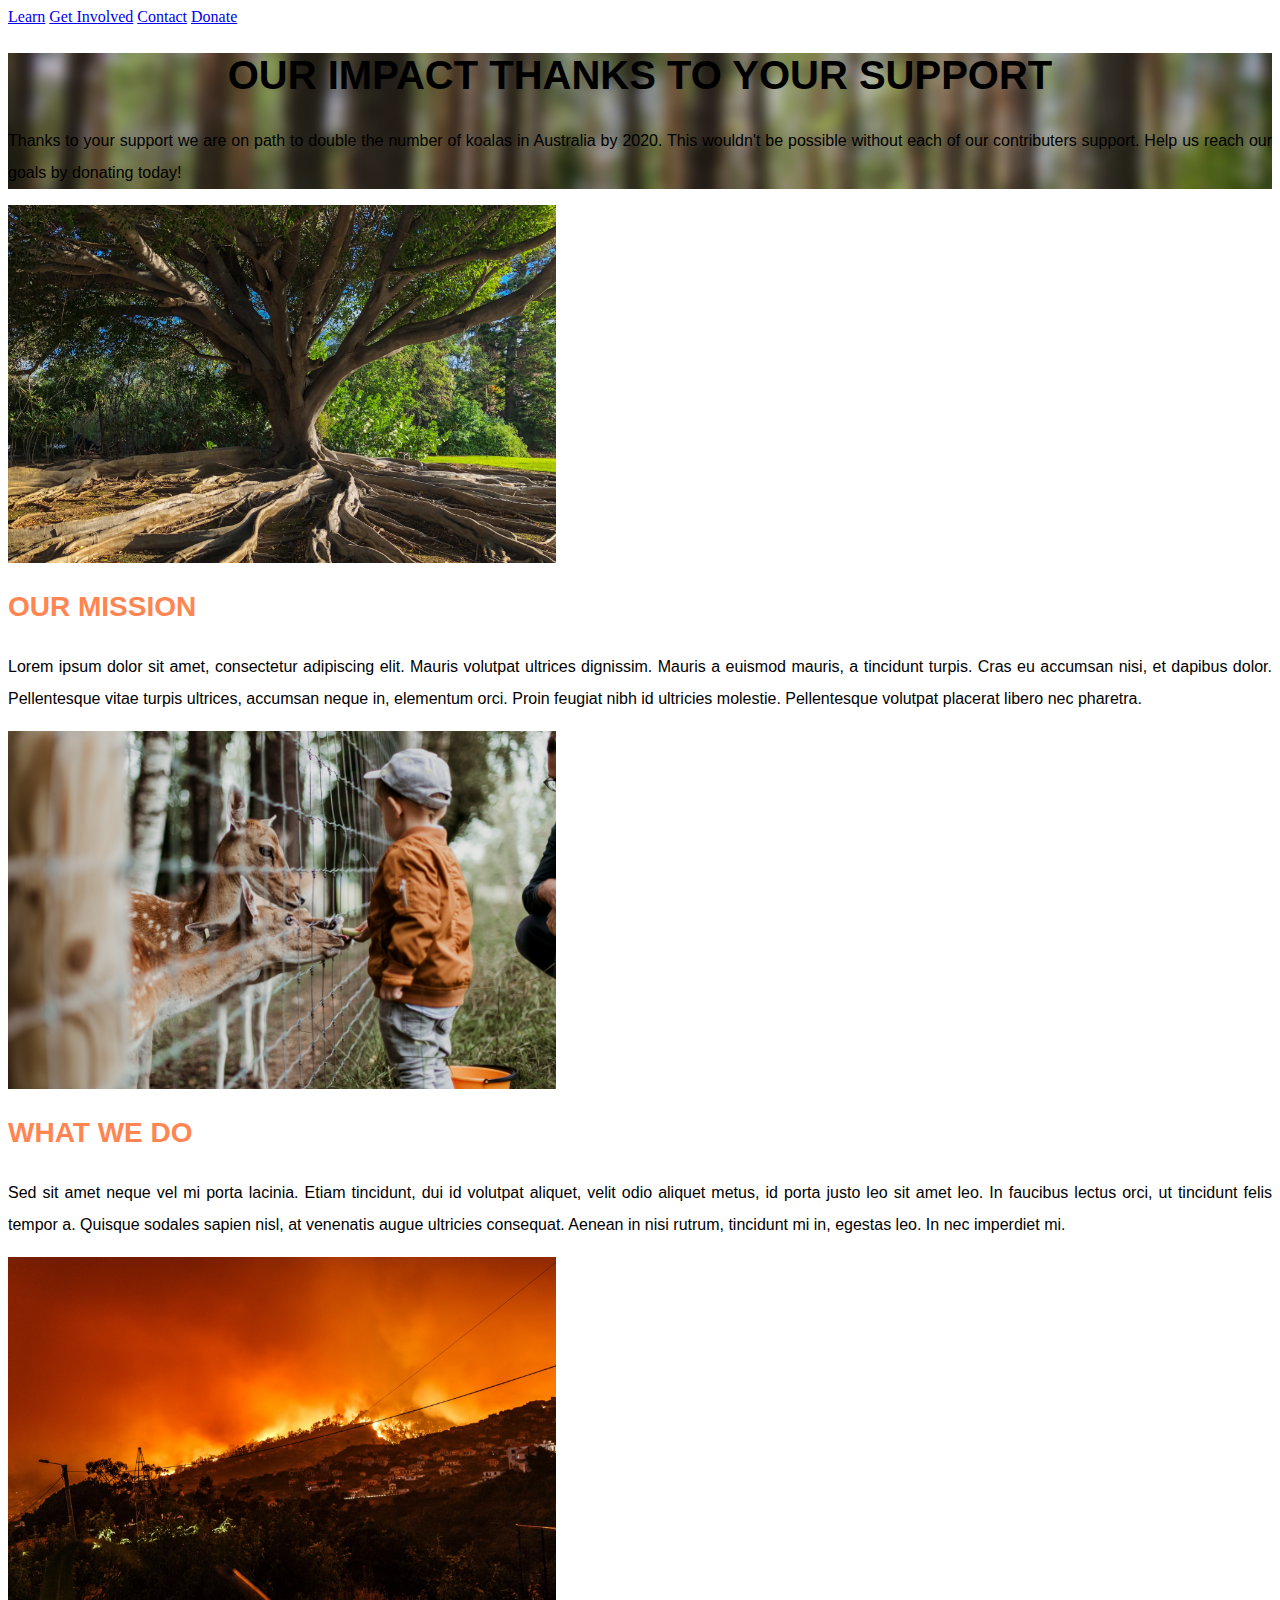
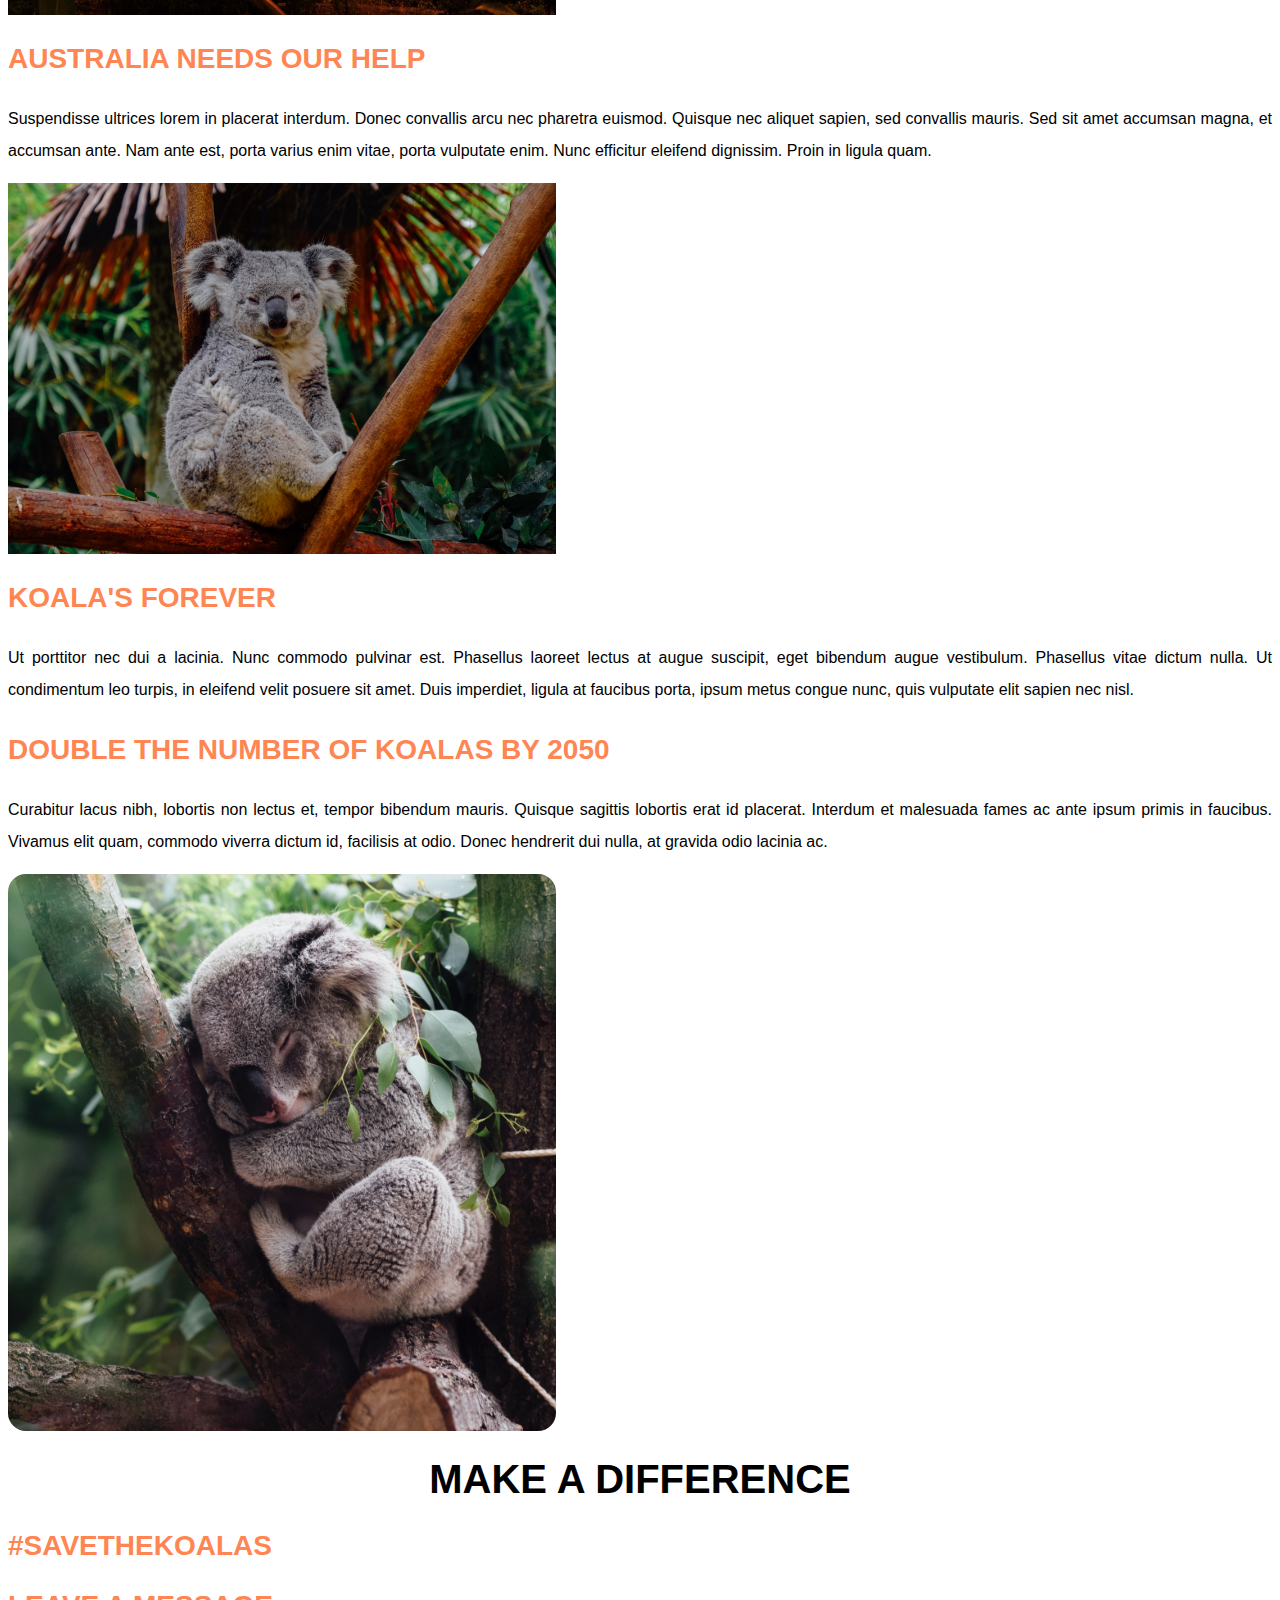
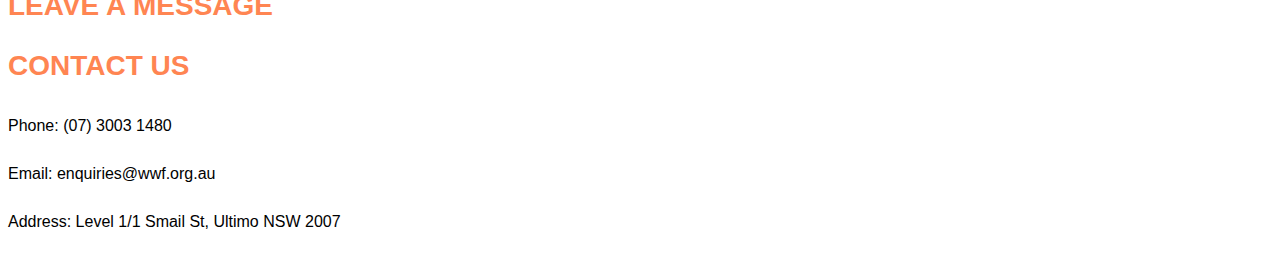
==== index.html @ 62a1b5aa "Initial commit" ====
<!DOCTYPE html>
<html>
  <head>
    <meta charset="utf-8">
    <meta name="viewport" content="width=device-width">
    <title>WWF Australia - Home</title>
    <link rel="shortcut icon" href="favicon.jpg" />
    <link href="style.css" rel="stylesheet" type="text/css" />
    
  </head>
  <body>
    <script src="script.js"></script>
    <!----------->
    <!--NAV BAR-->
    <!----------->
    <nav>
      <a href="#">Learn</a>
      <a href="#">Get Involved</a>
      <a href="#">Contact</a>
      <a href="#">Donate</a>
    </nav>

    <!----------------->
    <!--HEADING COVER-->
    <!----------------->
    <header class = "impact" style="background-image: url('img_cover.png');>
      <div class="container">
        <h1>OUR IMPACT THANKS TO YOUR SUPPORT</h1>
        <p>Thanks to your support we are on path to double the number of koalas in Australia by 2020. This wouldn't be possible without each of our contributers support. Help us reach our goals by donating today!</p>
      </div>
    </header>
    
    <!--------------------->
    <!--INFORMATION BLOCK-->
    <!--------------------->
    <main>
    <article class = "img_right">
      <img src="img_body1.png" alt="Photo of Giant Tree">
    </article>
    <article class = "body_left">
      <h3>OUR MISSION</h3>
      <p>Lorem ipsum dolor sit amet, consectetur adipiscing elit. Mauris volutpat ultrices dignissim. Mauris a euismod mauris, a tincidunt turpis. Cras eu accumsan nisi, et dapibus dolor. Pellentesque vitae turpis ultrices, accumsan neque in, elementum orci. Proin feugiat nibh id ultricies molestie. Pellentesque volutpat placerat libero nec pharetra. </p>
    </article>

    <article class = "img_left"> 
      <img src="img_body2.png" alt="Photo of boy feeding animals">
    </article>
    <article class = "body_right">
      <h3>WHAT WE DO</h3>
      <p>Sed sit amet neque vel mi porta lacinia. Etiam tincidunt, dui id volutpat aliquet, velit odio aliquet metus, id porta justo leo sit amet leo. In faucibus lectus orci, ut tincidunt felis tempor a. Quisque sodales sapien nisl, at venenatis augue ultricies consequat. Aenean in nisi rutrum, tincidunt mi in, egestas leo. In nec imperdiet mi.</p>
    </article>
    
    <article class = "img_right"> 
      <img src="img_body3.png" alt="Photo of Bushfire">
    </article>
    <article class="body_left">
      <h3>AUSTRALIA NEEDS OUR HELP</h3>
      <p>Suspendisse ultrices lorem in placerat interdum. Donec convallis arcu nec pharetra euismod. Quisque nec aliquet sapien, sed convallis mauris. Sed sit amet accumsan magna, et accumsan ante. Nam ante est, porta varius enim vitae, porta vulputate enim. Nunc efficitur eleifend dignissim. Proin in ligula quam. </p>
    </article>

    <article class = "img_left">
      <img src="img_body4.png" alt="Photo of Koala Posing">
    </article>
    <article class = "body_right">
      <h3>KOALA'S FOREVER</h3>
      <p>Ut porttitor nec dui a lacinia. Nunc commodo pulvinar est. Phasellus laoreet lectus at augue suscipit, eget bibendum augue vestibulum. Phasellus vitae dictum nulla. Ut condimentum leo turpis, in eleifend velit posuere sit amet. Duis imperdiet, ligula at faucibus porta, ipsum metus congue nunc, quis vulputate elit sapien nec nisl.</p>
    </article>
    <article class = "body_left">
      <!-- <img src="img_body5.png" alt="Photo of Koala Stats"> -->
      <h3>DOUBLE THE NUMBER OF KOALAS BY 2050</h3>
      <p>Curabitur lacus nibh, lobortis non lectus et, tempor bibendum mauris. Quisque sagittis lobortis erat id placerat. Interdum et malesuada fames ac ante ipsum primis in faucibus. Vivamus elit quam, commodo viverra dictum id, facilisis at odio. Donec hendrerit dui nulla, at gravida odio lacinia ac. </p>
    </article>
    </section>
    </main>
    
    <!------------------>
    <!--CTA - DONATION-->
    <!------------------>
    <img src="img_CTA.png" alt="Photo of Koala Sleeping">
    <h1>MAKE A DIFFERENCE</h1>
    <h3>#SAVETHEKOALAS</h3>
      <!--PAYMENT BUTTONS-->
      <!--Email Input-->
      <!--Donate Button-->
    <!---------------->
    <!--CONTACT FORM-->
    <!---------------->
    <!---------------->
    <!--GET IN TOUCH-->
    <!---------------->
    <h3>LEAVE A MESSAGE</h3>
    <h3>CONTACT US</h3>
    <p>Phone: (07) 3003 1480</p>
    <p>Email: enquiries@wwf.org.au </p>
    <p>Address: Level 1/1 Smail St, Ultimo NSW 2007</p>
    <!-------------->
    <!--BOTTOM BAR-->
    <!-------------->
  </body>
</html>
---- style.css ----
h1 {
  text-align: center;
  font-family: OpenSans-Bold, Arial, Helvetica, sans-serif;
  src: url(https://repl.it/@ShantanuHalder/shal4701DECO1016A5#OpenSans-Bold.ttf);
  font-size: clamp(1.5rem, 4vw + 1rem, 2.5rem);
  text-transform: uppercase;
}

h3 {
  font-family: OpenSans-Bold, Arial, Helvetica, sans-serif;
  src: url(https://repl.it/@ShantanuHalder/shal4701DECO1016A5#OpenSans-Bold.ttf);
  font-size: clamp(0.75rem, 4vw + 1rem, 1.75rem);
  text-transform: uppercase;
  color: #FF8552;
}

p {
  font-family: OpenSans-Regular, Arial, Helvetica, sans-serif;
  src: url(https://repl.it/@ShantanuHalder/shal4701DECO1016A5#OpenSans-Regular.ttf);
  line-height: 2;
  text-justify: inner-character;
  text-align: justify;
}

img {
  max-width: 100%;
  display: block;
}

.main {
  width: 70%;
  max-width: 65em;
  margin: 0 auto;
}

.body_left {
  position: relative;
}
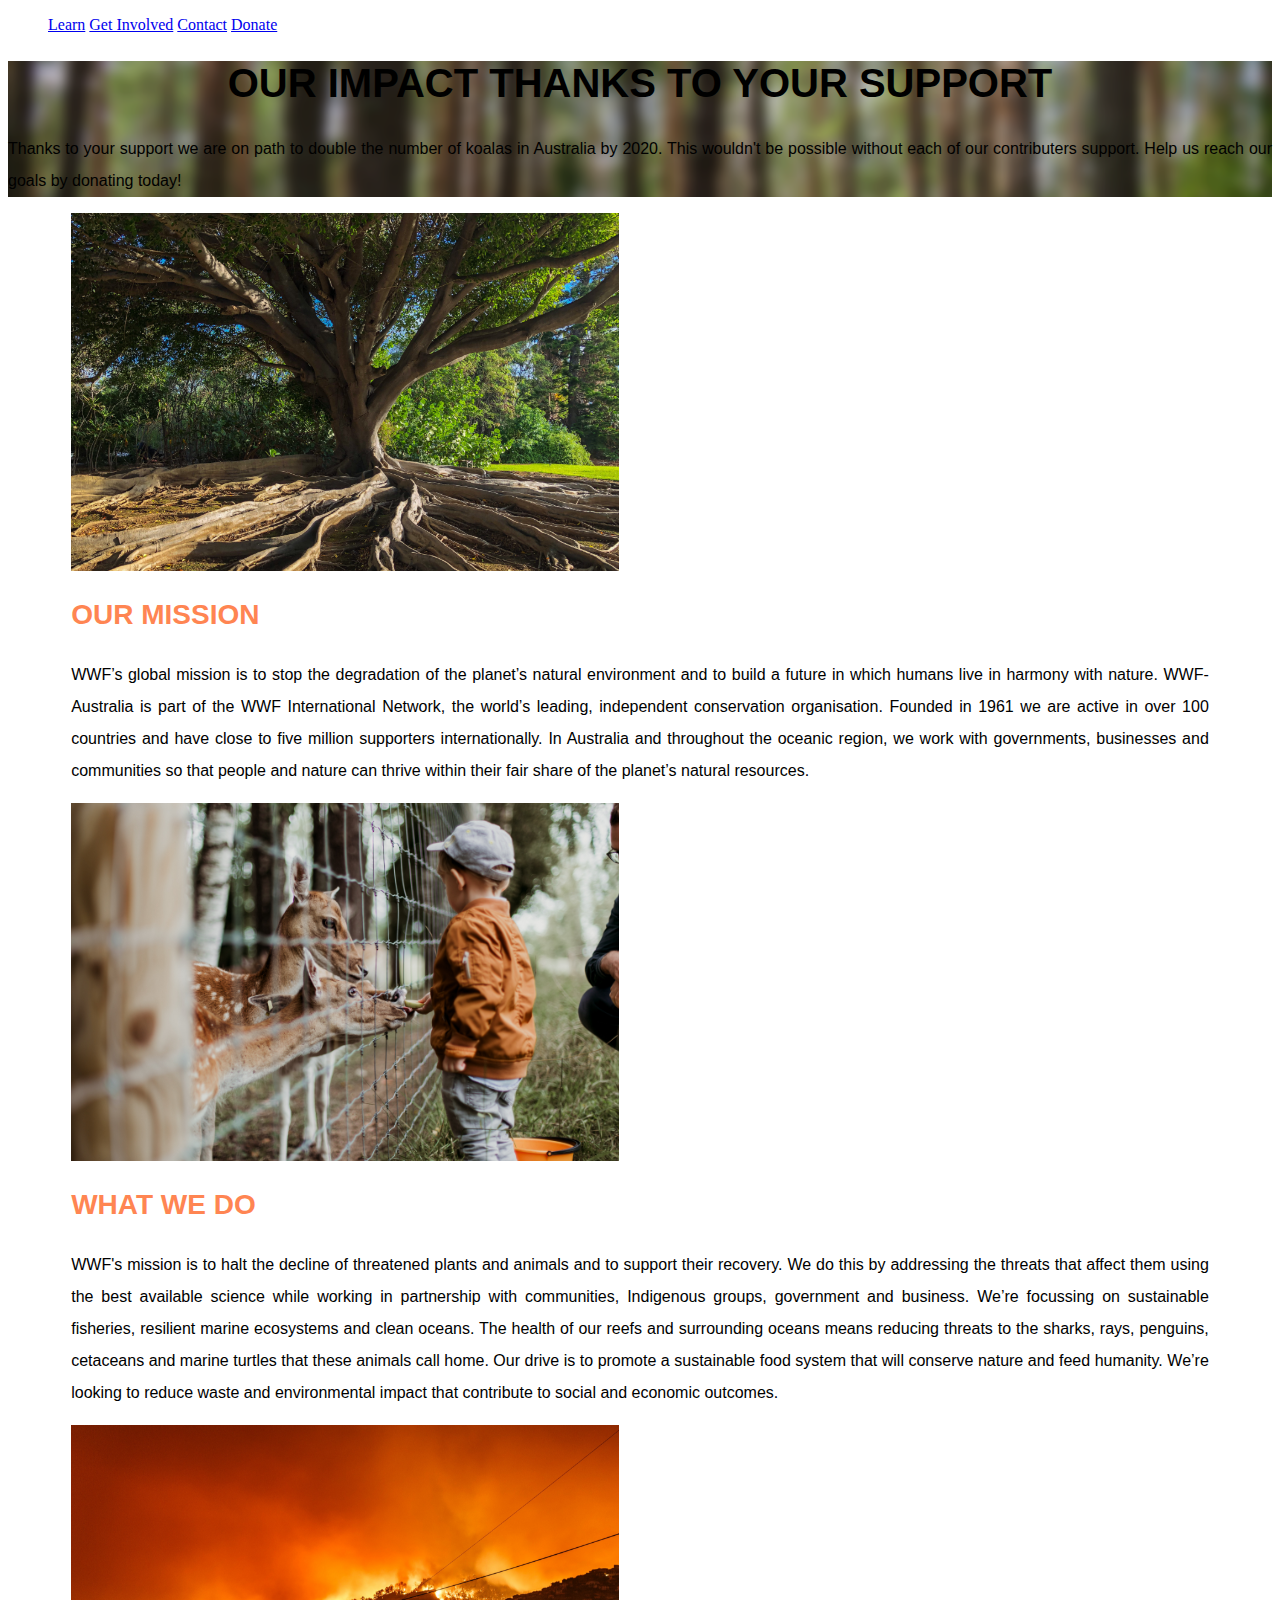
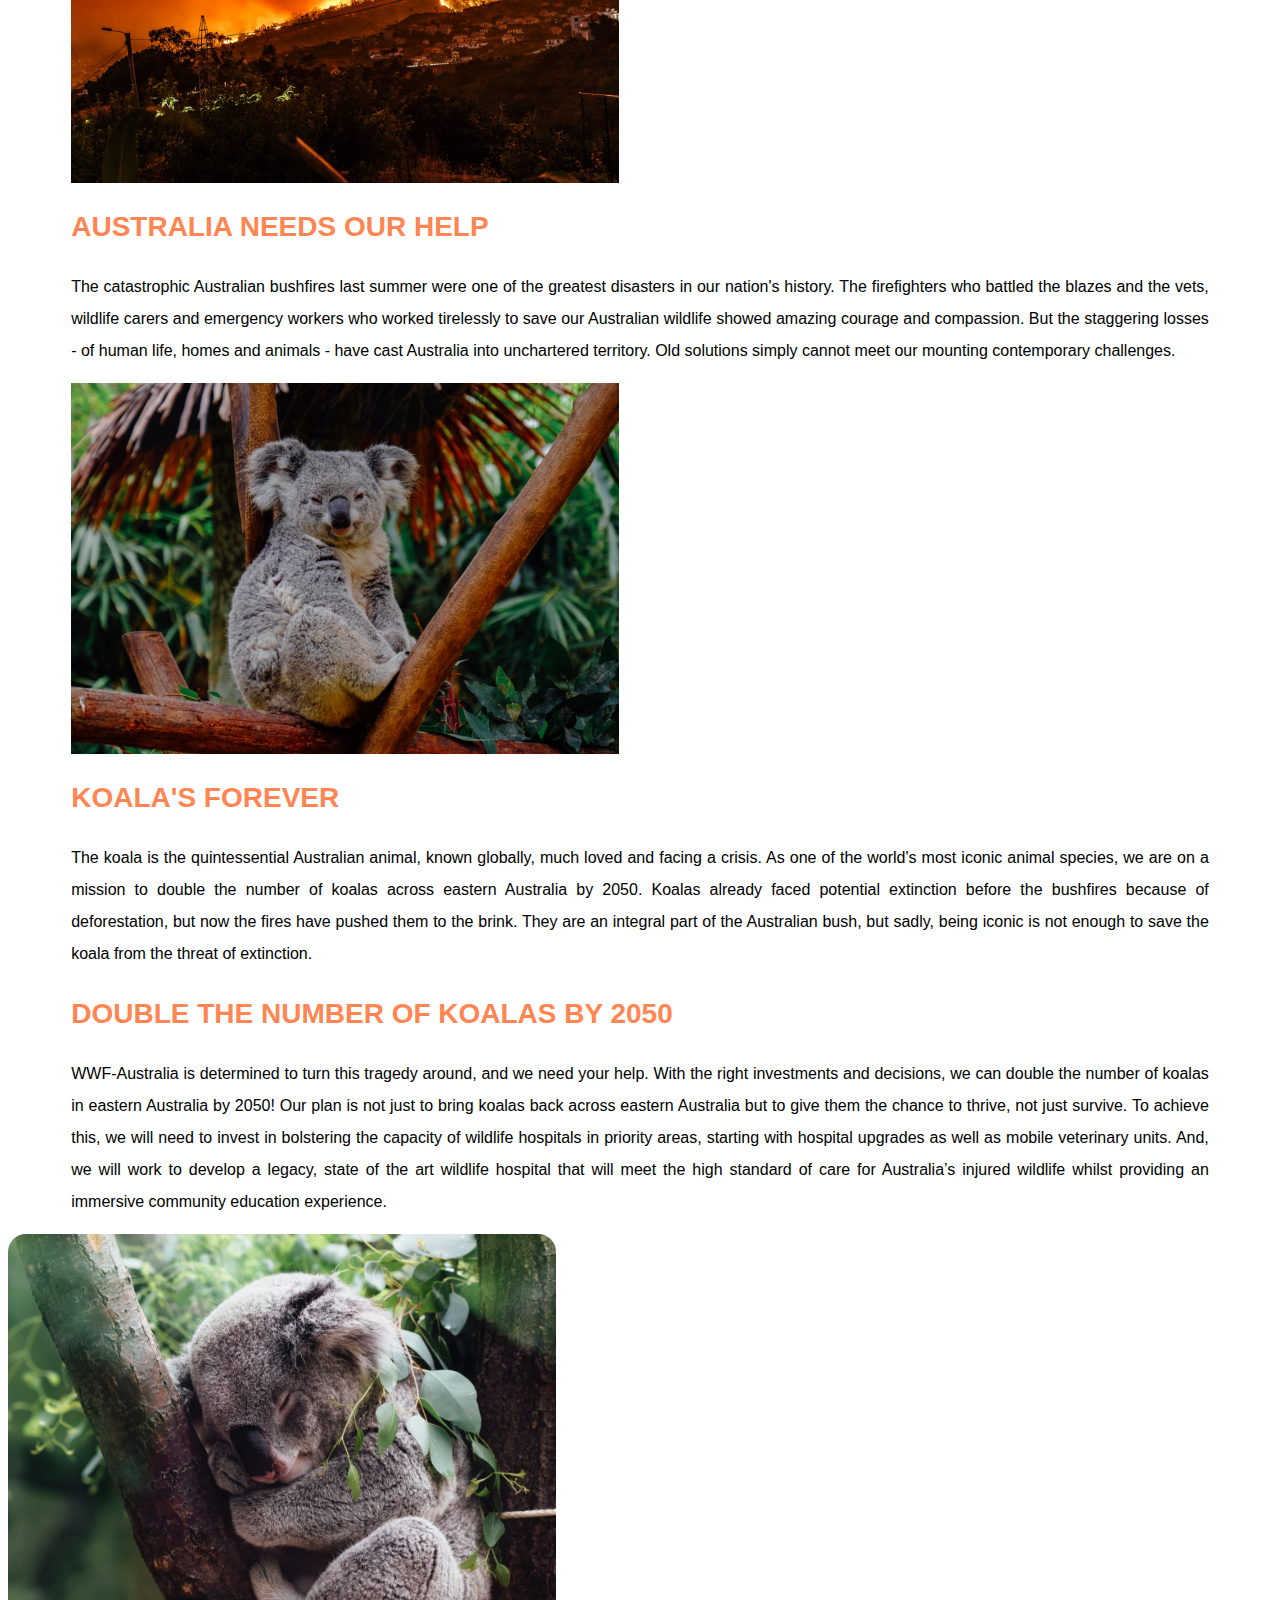
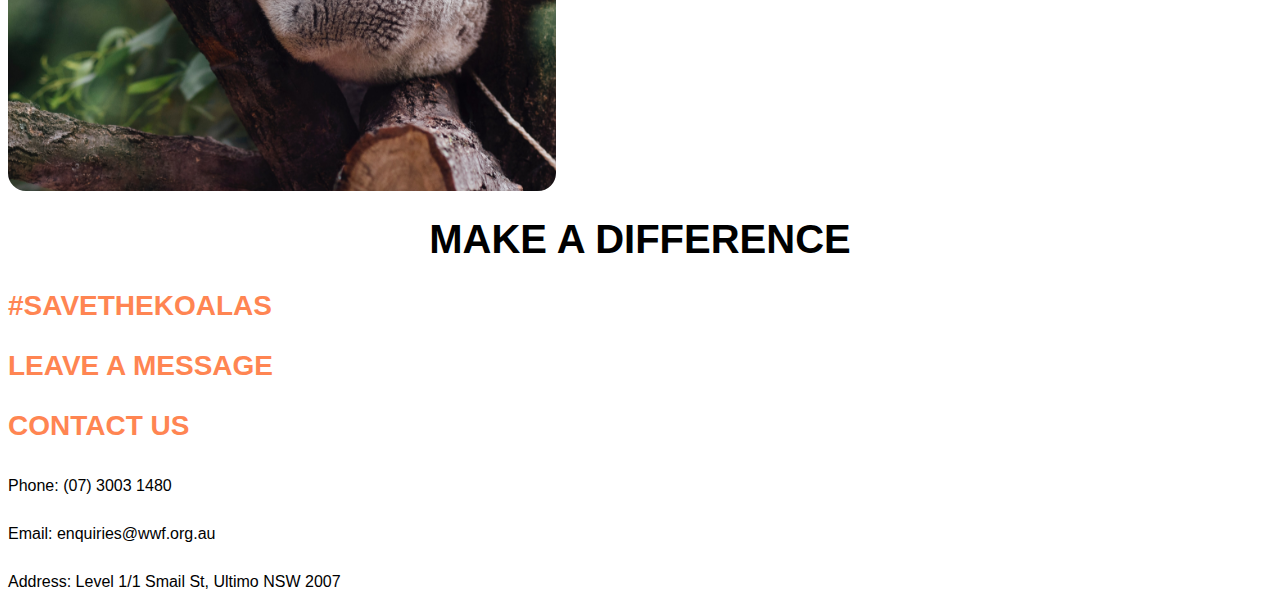
==== commit 6d00ba38: "Organised the structure, experimenting with the composition." ====
--- a/index.html
+++ b/index.html
@@ -14,14 +14,17 @@
     <!--NAV BAR-->
     <!----------->
     <nav>
-      <a href="#">Learn</a>
-      <a href="#">Get Involved</a>
-      <a href="#">Contact</a>
-      <a href="#">Donate</a>
+      <ul>
+        <!-- <a href='#'><img src="favicon.jpg"></a> -->
+        <a href="#">Learn</a>
+        <a href="#">Get Involved</a>
+        <a href="#">Contact</a>
+        <a href="#">Donate</a> 
+      </ul>
     </nav>
 
     <!----------------->
-    <!--HEADING COVER-->
+    <!--HEADING COVER -->
     <!----------------->
     <header class = "impact" style="background-image: url('img_cover.png');>
       <div class="container">
@@ -34,41 +37,45 @@
     <!--INFORMATION BLOCK-->
     <!--------------------->
     <main>
-    <article class = "img_right">
-      <img src="img_body1.png" alt="Photo of Giant Tree">
-    </article>
-    <article class = "body_left">
-      <h3>OUR MISSION</h3>
-      <p>Lorem ipsum dolor sit amet, consectetur adipiscing elit. Mauris volutpat ultrices dignissim. Mauris a euismod mauris, a tincidunt turpis. Cras eu accumsan nisi, et dapibus dolor. Pellentesque vitae turpis ultrices, accumsan neque in, elementum orci. Proin feugiat nibh id ultricies molestie. Pellentesque volutpat placerat libero nec pharetra. </p>
-    </article>
+    <section class="parent">
+      <section class = "child">
+        <img src="images/img_body1.png" alt="Photo of Giant Tree">
+      </seciton>
+      <section class = "child">
+        <h3>OUR MISSION</h3>
+        <p>WWF’s global mission is to stop the degradation of the planet’s natural environment and to build a future in which humans live in harmony with nature. WWF-Australia is part of the WWF International Network, the world’s leading, independent conservation organisation. Founded in 1961 we are active in over 100 countries and have close to five million supporters internationally. In Australia and throughout the oceanic region, we work with governments, businesses and communities so that people and nature can thrive within their fair share of the planet’s natural resources. </p>
+      </section>
+    </section>
 
     <article class = "img_left"> 
-      <img src="img_body2.png" alt="Photo of boy feeding animals">
+      <img src="images/img_body2.png" alt="Photo of boy feeding animals">
     </article>
     <article class = "body_right">
       <h3>WHAT WE DO</h3>
-      <p>Sed sit amet neque vel mi porta lacinia. Etiam tincidunt, dui id volutpat aliquet, velit odio aliquet metus, id porta justo leo sit amet leo. In faucibus lectus orci, ut tincidunt felis tempor a. Quisque sodales sapien nisl, at venenatis augue ultricies consequat. Aenean in nisi rutrum, tincidunt mi in, egestas leo. In nec imperdiet mi.</p>
+      <p>WWF's mission is to halt the decline of threatened plants and animals and to support their recovery. We do this by addressing the threats that affect them using the best available science while working in partnership with communities, Indigenous groups, government and business. We’re focussing on sustainable fisheries, resilient marine ecosystems and clean oceans. The health of our reefs and surrounding oceans means reducing threats to the sharks, rays, penguins, cetaceans and marine turtles that these animals call home. Our drive is to promote a sustainable food system that will conserve nature and feed humanity. We’re looking to reduce waste and environmental impact that contribute to social and economic outcomes.</p>
     </article>
     
     <article class = "img_right"> 
-      <img src="img_body3.png" alt="Photo of Bushfire">
+      <img src="images/img_body3.png" alt="Photo of Bushfire">
     </article>
     <article class="body_left">
       <h3>AUSTRALIA NEEDS OUR HELP</h3>
-      <p>Suspendisse ultrices lorem in placerat interdum. Donec convallis arcu nec pharetra euismod. Quisque nec aliquet sapien, sed convallis mauris. Sed sit amet accumsan magna, et accumsan ante. Nam ante est, porta varius enim vitae, porta vulputate enim. Nunc efficitur eleifend dignissim. Proin in ligula quam. </p>
+      <p>The catastrophic Australian bushfires last summer were one of the greatest disasters in our nation's history. The firefighters who battled the blazes and the vets, wildlife carers and emergency workers who worked tirelessly to save our Australian wildlife showed amazing courage and compassion. But the staggering losses - of human life, homes and animals - have cast Australia into unchartered territory. Old solutions simply cannot meet our mounting contemporary challenges. </p>
     </article>
 
     <article class = "img_left">
-      <img src="img_body4.png" alt="Photo of Koala Posing">
+      <img src="images/img_body4.png" alt="Photo of Koala Posing">
     </article>
     <article class = "body_right">
       <h3>KOALA'S FOREVER</h3>
-      <p>Ut porttitor nec dui a lacinia. Nunc commodo pulvinar est. Phasellus laoreet lectus at augue suscipit, eget bibendum augue vestibulum. Phasellus vitae dictum nulla. Ut condimentum leo turpis, in eleifend velit posuere sit amet. Duis imperdiet, ligula at faucibus porta, ipsum metus congue nunc, quis vulputate elit sapien nec nisl.</p>
+      <p>The koala is the quintessential Australian animal, known globally, much loved and facing a crisis. As one of the world's most iconic animal species, we are on a mission to double the number of koalas across eastern Australia by 2050. Koalas already faced potential extinction before the bushfires because of deforestation, but now the fires have pushed them to the brink. They are an integral part of the Australian bush, but sadly, being iconic is not enough to save the koala from the threat of extinction.
+</p>
     </article>
     <article class = "body_left">
       <!-- <img src="img_body5.png" alt="Photo of Koala Stats"> -->
       <h3>DOUBLE THE NUMBER OF KOALAS BY 2050</h3>
-      <p>Curabitur lacus nibh, lobortis non lectus et, tempor bibendum mauris. Quisque sagittis lobortis erat id placerat. Interdum et malesuada fames ac ante ipsum primis in faucibus. Vivamus elit quam, commodo viverra dictum id, facilisis at odio. Donec hendrerit dui nulla, at gravida odio lacinia ac. </p>
+      <p>WWF-Australia is determined to turn this tragedy around, and we need your help. With the right investments and decisions, we can double the number of koalas in eastern Australia by 2050! Our plan is not just to bring koalas back across eastern Australia but to give them the chance to thrive, not just survive. To achieve this, we will need to invest in bolstering the capacity of wildlife hospitals in priority areas, starting with hospital upgrades as well as mobile veterinary units. And, we will work to develop a legacy, state of the art wildlife hospital that will meet the high standard of care for Australia’s injured wildlife whilst providing an immersive community education experience.
+      </p>
     </article>
     </section>
     </main>
@@ -76,7 +83,7 @@
     <!------------------>
     <!--CTA - DONATION-->
     <!------------------>
-    <img src="img_CTA.png" alt="Photo of Koala Sleeping">
+    <img src="images/img_CTA.png" alt="Photo of Koala Sleeping">
     <h1>MAKE A DIFFERENCE</h1>
     <h3>#SAVETHEKOALAS</h3>
       <!--PAYMENT BUTTONS-->
--- a/style.css
+++ b/style.css
@@ -1,3 +1,4 @@
+/* TEXT */
 h1 {
   text-align: center;
   font-family: OpenSans-Bold, Arial, Helvetica, sans-serif;
@@ -22,15 +23,21 @@
   text-align: justify;
 }
 
+/* IMAGE */
 img {
   max-width: 100%;
   display: block;
 }
 
-.main {
-  width: 70%;
-  max-width: 65em;
-  margin: 0 auto;
+/* .img_left, .img_right {
+ width: clamp(275px, 2.5vw, 551px);
+ height: clamp(180px, 2.5vw, 360px);
+} */
+
+/* CONTENT */
+main {
+  margin-left: clamp(5%, 1vw, 15%);
+  margin-right: clamp(5%, 1vw, 15%);
 }
 
 .body_left {
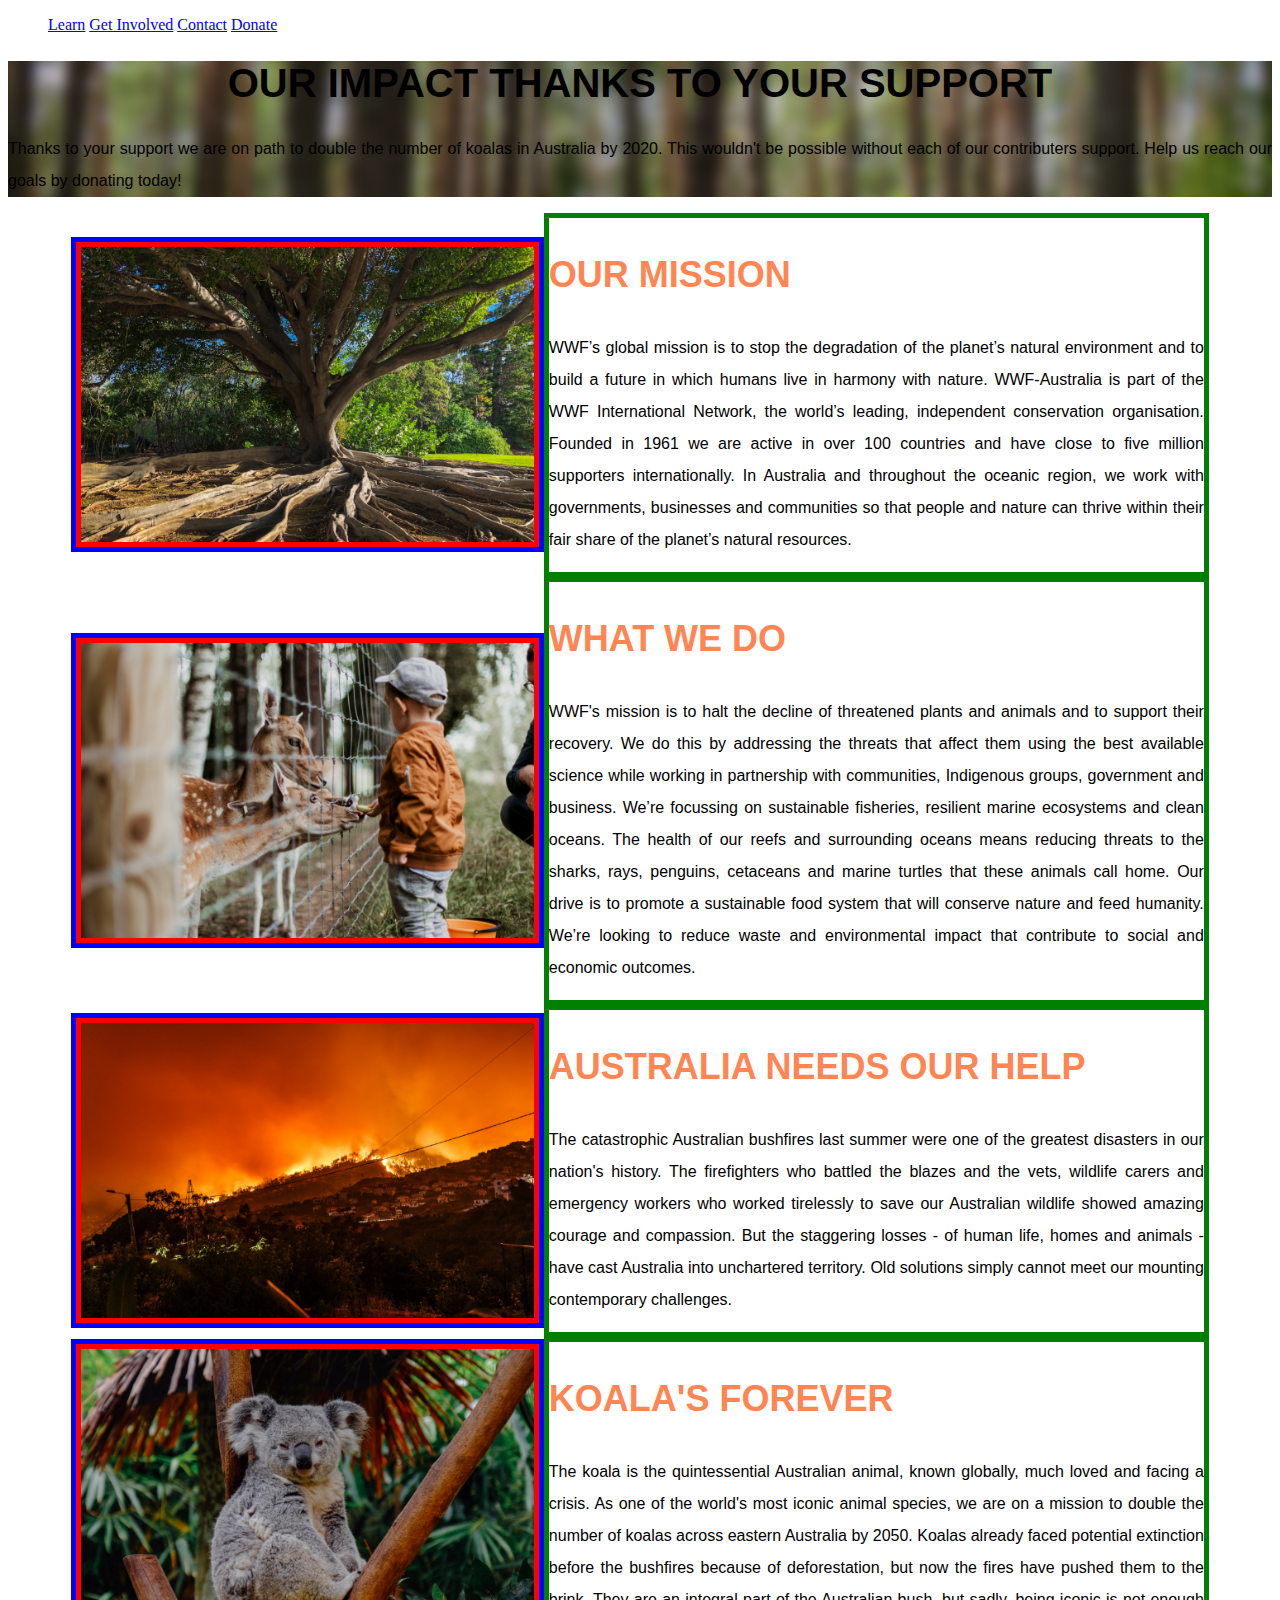
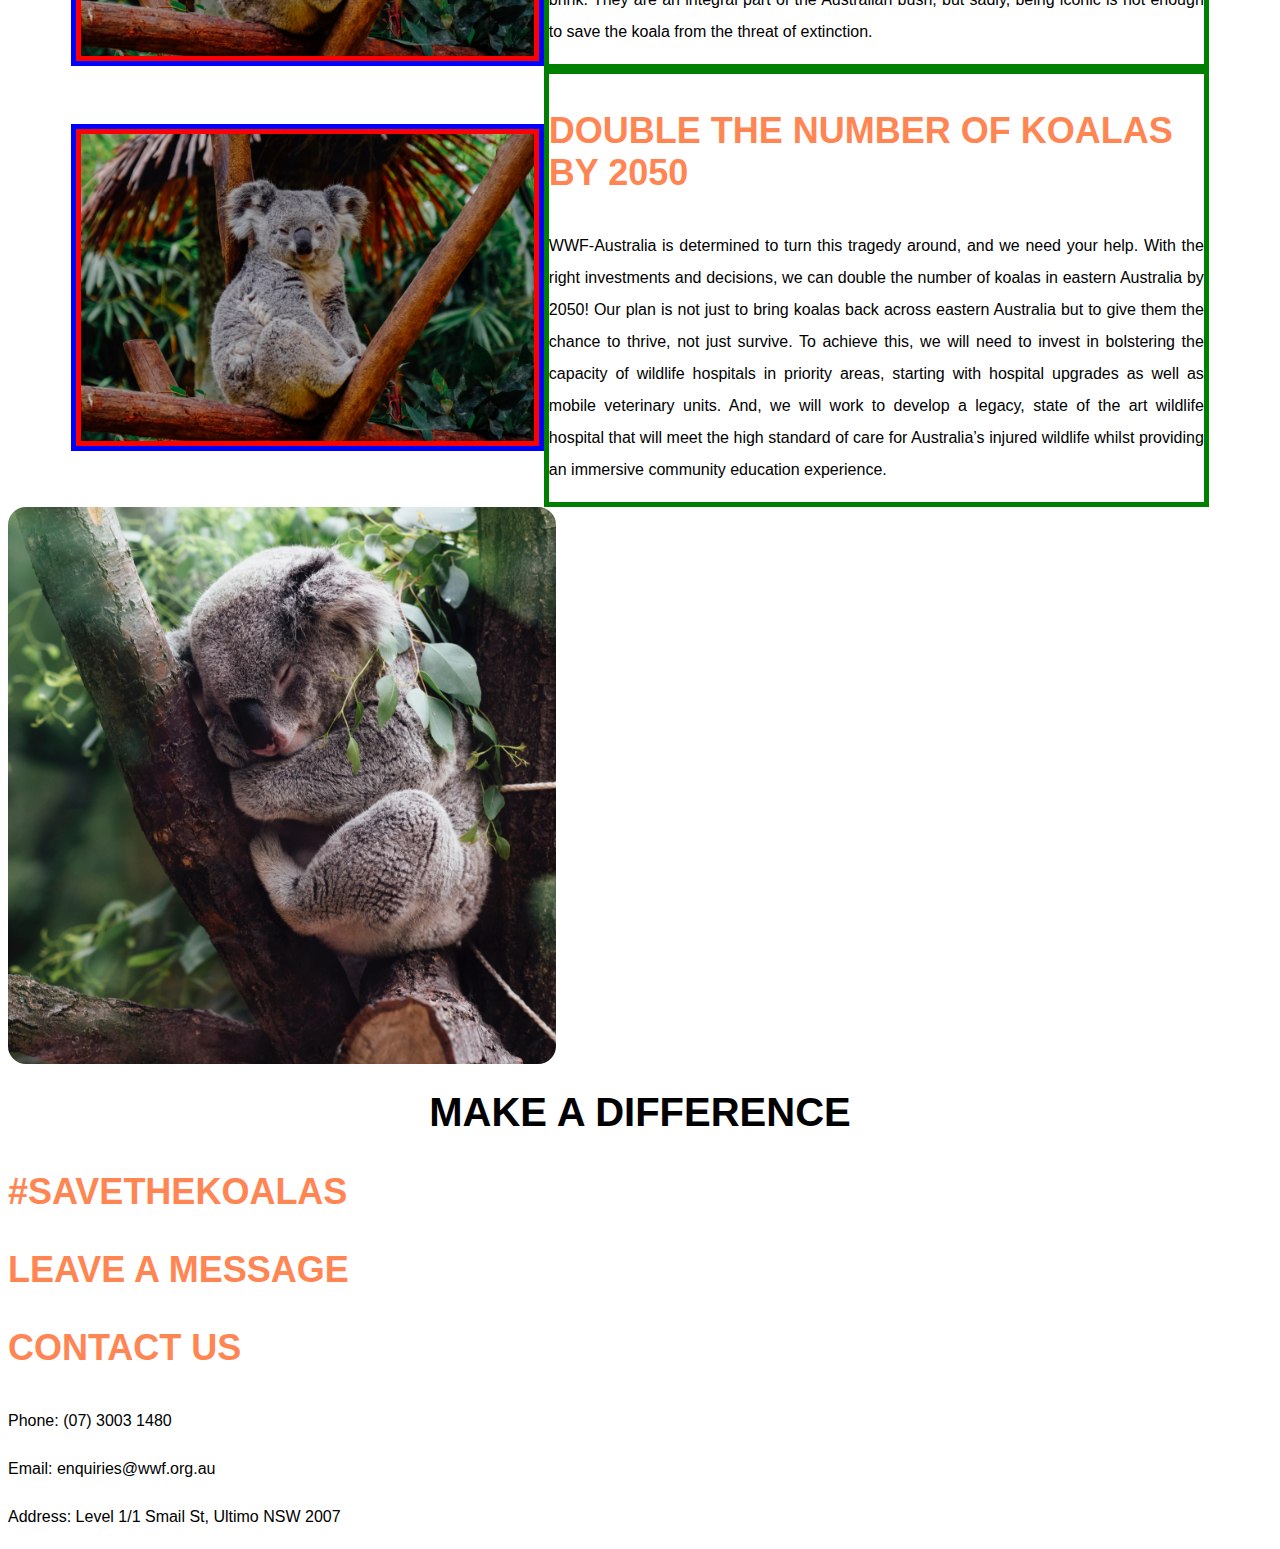
==== commit 51d58149: "Added flexbox to the content. Information section is now responsive." ====
--- a/index.html
+++ b/index.html
@@ -22,7 +22,6 @@
         <a href="#">Donate</a> 
       </ul>
     </nav>
-
     <!----------------->
     <!--HEADING COVER -->
     <!----------------->
@@ -37,46 +36,58 @@
     <!--INFORMATION BLOCK-->
     <!--------------------->
     <main>
-    <section class="parent">
-      <section class = "child">
+    
+    <!-- SECTION: OUR MISSION -->
+    <section class="block1_parent">
+      <section class="block1_child itemImg">
         <img src="images/img_body1.png" alt="Photo of Giant Tree">
-      </seciton>
-      <section class = "child">
+      </section>
+      <section class ="block1_child itemText">
         <h3>OUR MISSION</h3>
         <p>WWF’s global mission is to stop the degradation of the planet’s natural environment and to build a future in which humans live in harmony with nature. WWF-Australia is part of the WWF International Network, the world’s leading, independent conservation organisation. Founded in 1961 we are active in over 100 countries and have close to five million supporters internationally. In Australia and throughout the oceanic region, we work with governments, businesses and communities so that people and nature can thrive within their fair share of the planet’s natural resources. </p>
       </section>
     </section>
 
-    <article class = "img_left"> 
+  <!-- SECTION: WHAT WE DO -->
+  <section class="block2_parent">
+    <section class="block2_child itemImg"> 
       <img src="images/img_body2.png" alt="Photo of boy feeding animals">
-    </article>
-    <article class = "body_right">
+    </section>
+    <section class="block2_child itemText">
       <h3>WHAT WE DO</h3>
       <p>WWF's mission is to halt the decline of threatened plants and animals and to support their recovery. We do this by addressing the threats that affect them using the best available science while working in partnership with communities, Indigenous groups, government and business. We’re focussing on sustainable fisheries, resilient marine ecosystems and clean oceans. The health of our reefs and surrounding oceans means reducing threats to the sharks, rays, penguins, cetaceans and marine turtles that these animals call home. Our drive is to promote a sustainable food system that will conserve nature and feed humanity. We’re looking to reduce waste and environmental impact that contribute to social and economic outcomes.</p>
-    </article>
-    
-    <article class = "img_right"> 
+    </section>
+  </section>
+  <!-- SECTION: AUSTRALIA NEEDS OUR HELP -->
+  <section class="block3_parent">
+    <section class="block3_child itemImg"> 
       <img src="images/img_body3.png" alt="Photo of Bushfire">
-    </article>
-    <article class="body_left">
+    </section>
+    <section class="block3_child itemText">
       <h3>AUSTRALIA NEEDS OUR HELP</h3>
-      <p>The catastrophic Australian bushfires last summer were one of the greatest disasters in our nation's history. The firefighters who battled the blazes and the vets, wildlife carers and emergency workers who worked tirelessly to save our Australian wildlife showed amazing courage and compassion. But the staggering losses - of human life, homes and animals - have cast Australia into unchartered territory. Old solutions simply cannot meet our mounting contemporary challenges. </p>
-    </article>
-
-    <article class = "img_left">
+      <p>The catastrophic Australian bushfires last summer were one of the greatest disasters in our nation's history. The firefighters who battled the blazes and the vets, wildlife carers and emergency workers who worked tirelessly to save our Australian wildlife showed amazing courage and compassion. But the staggering losses - of human life, homes and animals - have cast Australia into unchartered territory. Old solutions simply cannot meet our mounting contemporary challenges.</p>
+    </section>
+  </section>
+  <!-- SECTION: KOALAS FOREVER -->
+  <section class="block4_parent">
+    <section class="block4_child itemImg">
       <img src="images/img_body4.png" alt="Photo of Koala Posing">
-    </article>
-    <article class = "body_right">
+    </section>
+    <section class="block4_child itemText">
       <h3>KOALA'S FOREVER</h3>
-      <p>The koala is the quintessential Australian animal, known globally, much loved and facing a crisis. As one of the world's most iconic animal species, we are on a mission to double the number of koalas across eastern Australia by 2050. Koalas already faced potential extinction before the bushfires because of deforestation, but now the fires have pushed them to the brink. They are an integral part of the Australian bush, but sadly, being iconic is not enough to save the koala from the threat of extinction.
-</p>
-    </article>
-    <article class = "body_left">
-      <!-- <img src="img_body5.png" alt="Photo of Koala Stats"> -->
+      <p>The koala is the quintessential Australian animal, known globally, much loved and facing a crisis. As one of the world's most iconic animal species, we are on a mission to double the number of koalas across eastern Australia by 2050. Koalas already faced potential extinction before the bushfires because of deforestation, but now the fires have pushed them to the brink. They are an integral part of the Australian bush, but sadly, being iconic is not enough to save the koala from the threat of extinction.</p>
+    </section>
+  </section>
+  <!-- SECTION: DOUBLE THE NUMBER OF KOALAS -->
+  <section class="block5_parent">
+    <section class="block5_child itemImg">
+      <img src="images/img_body4.png" alt="Photo of Koala Stats">
+    </section>
+    <section class="block5_child itemText">
       <h3>DOUBLE THE NUMBER OF KOALAS BY 2050</h3>
       <p>WWF-Australia is determined to turn this tragedy around, and we need your help. With the right investments and decisions, we can double the number of koalas in eastern Australia by 2050! Our plan is not just to bring koalas back across eastern Australia but to give them the chance to thrive, not just survive. To achieve this, we will need to invest in bolstering the capacity of wildlife hospitals in priority areas, starting with hospital upgrades as well as mobile veterinary units. And, we will work to develop a legacy, state of the art wildlife hospital that will meet the high standard of care for Australia’s injured wildlife whilst providing an immersive community education experience.
       </p>
-    </article>
+      </section>
     </section>
     </main>
     
--- a/style.css
+++ b/style.css
@@ -2,22 +2,22 @@
 h1 {
   text-align: center;
   font-family: OpenSans-Bold, Arial, Helvetica, sans-serif;
-  src: url(https://repl.it/@ShantanuHalder/shal4701DECO1016A5#OpenSans-Bold.ttf);
+  src: "fonts/OpenSans-Bold";
   font-size: clamp(1.5rem, 4vw + 1rem, 2.5rem);
   text-transform: uppercase;
 }
 
 h3 {
   font-family: OpenSans-Bold, Arial, Helvetica, sans-serif;
-  src: url(https://repl.it/@ShantanuHalder/shal4701DECO1016A5#OpenSans-Bold.ttf);
-  font-size: clamp(0.75rem, 4vw + 1rem, 1.75rem);
+  src: "fonts/OpenSans-Bold";
+  font-size: clamp(1.25rem, 4vw + 1rem, 2.25rem);
   text-transform: uppercase;
   color: #FF8552;
 }
 
 p {
   font-family: OpenSans-Regular, Arial, Helvetica, sans-serif;
-  src: url(https://repl.it/@ShantanuHalder/shal4701DECO1016A5#OpenSans-Regular.ttf);
+  src: "fonts/OpenSans-Regular";
   line-height: 2;
   text-justify: inner-character;
   text-align: justify;
@@ -29,17 +29,46 @@
   display: block;
 }
 
-/* .img_left, .img_right {
- width: clamp(275px, 2.5vw, 551px);
- height: clamp(180px, 2.5vw, 360px);
-} */
-
 /* CONTENT */
-main {
-  margin-left: clamp(5%, 1vw, 15%);
-  margin-right: clamp(5%, 1vw, 15%);
+*{
+  box-sizing: border-box;
 }
 
-.body_left {
-  position: relative;
+main {
+  margin-left: clamp(5%, 1vw, 40%);
+  margin-right: clamp(5%, 1vw, 40%);
+}
+
+.block1_child,
+.block2_child,
+.block3_child,
+.block4_child,
+.block5_child {
+  border: 5px solid blue;
+}
+
+.itemImg :first-child{
+  border: 5px solid red;
+  display: block;
+  margin: auto;
+}
+
+.itemText {
+  border: 5px solid green;
+}
+
+@media (min-width: 768px) {
+  .block1_parent,
+  .block2_parent,
+  .block3_parent,
+  .block4_parent,
+  .block5_parent{
+  display: flex;
+  justify-content: space-around;
+  align-items: center;
+  }
+
+  .itemText {
+    width: 800px;
+  }
 }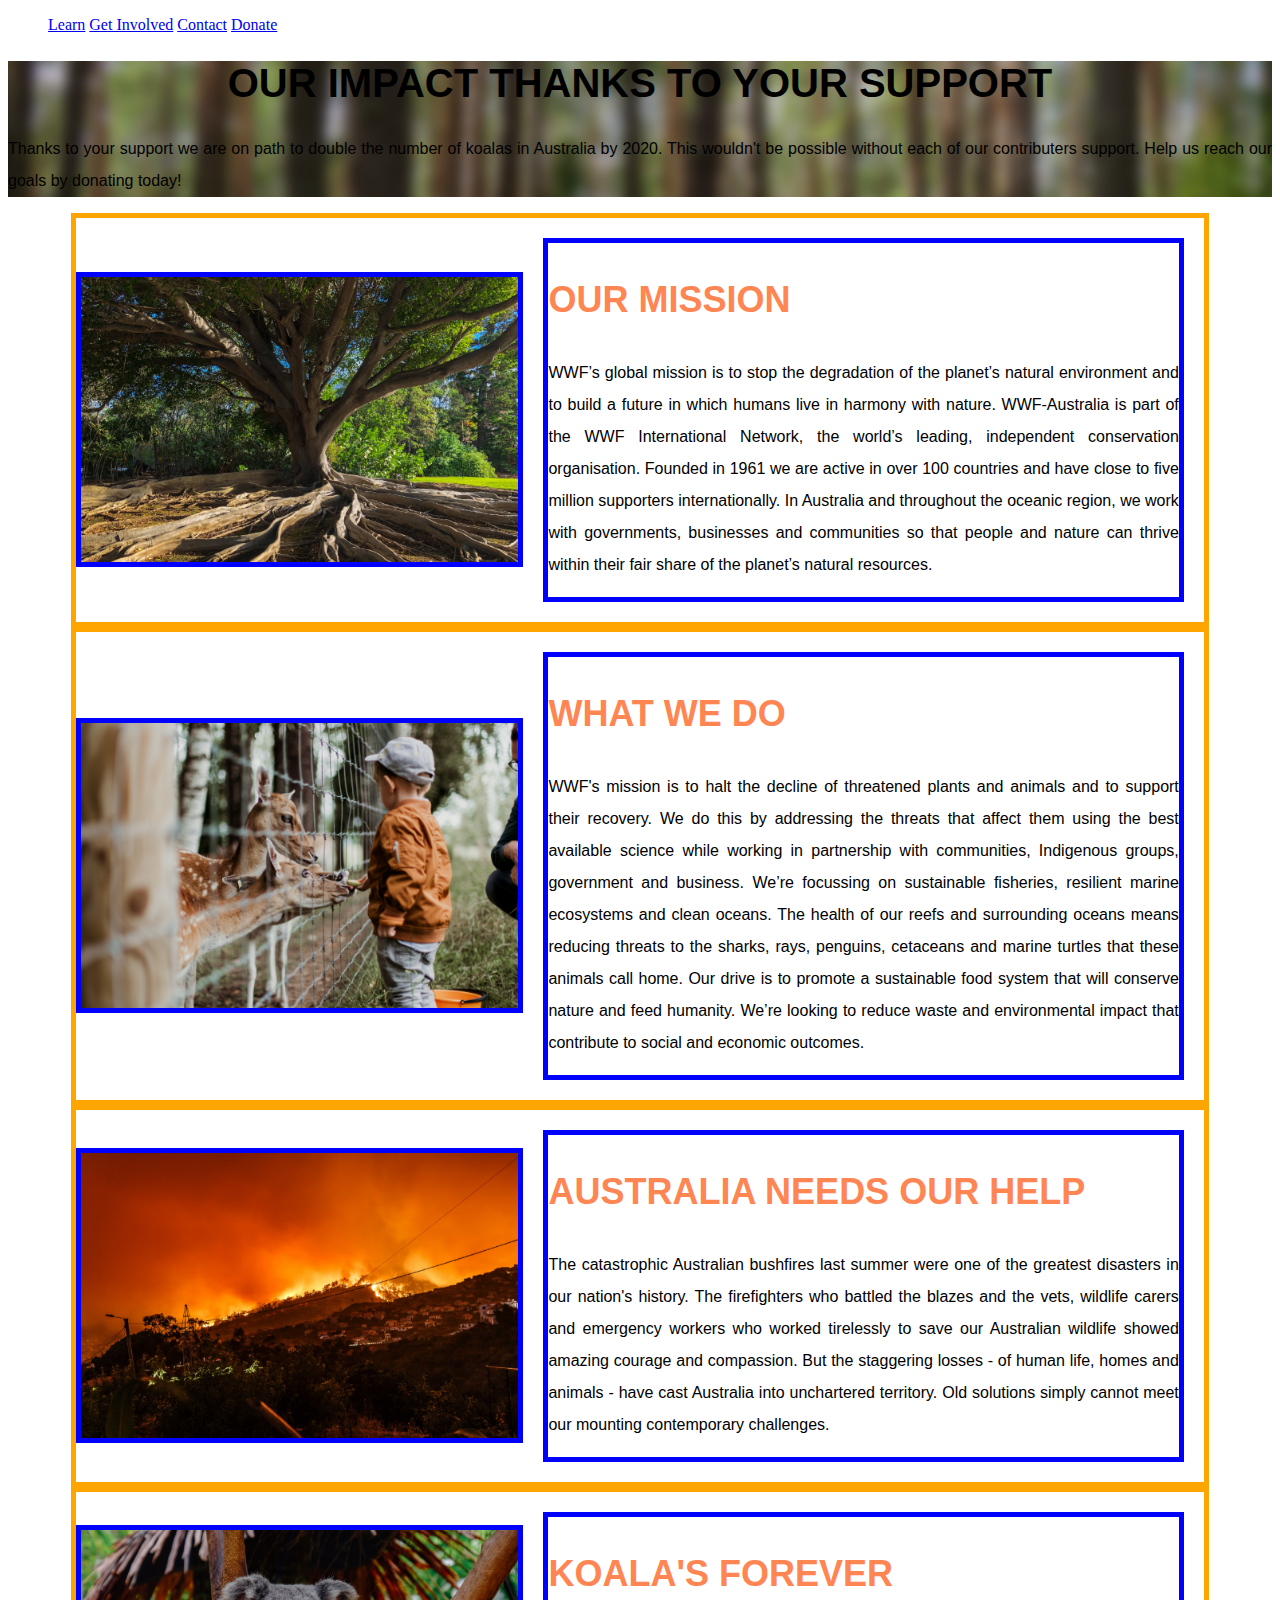
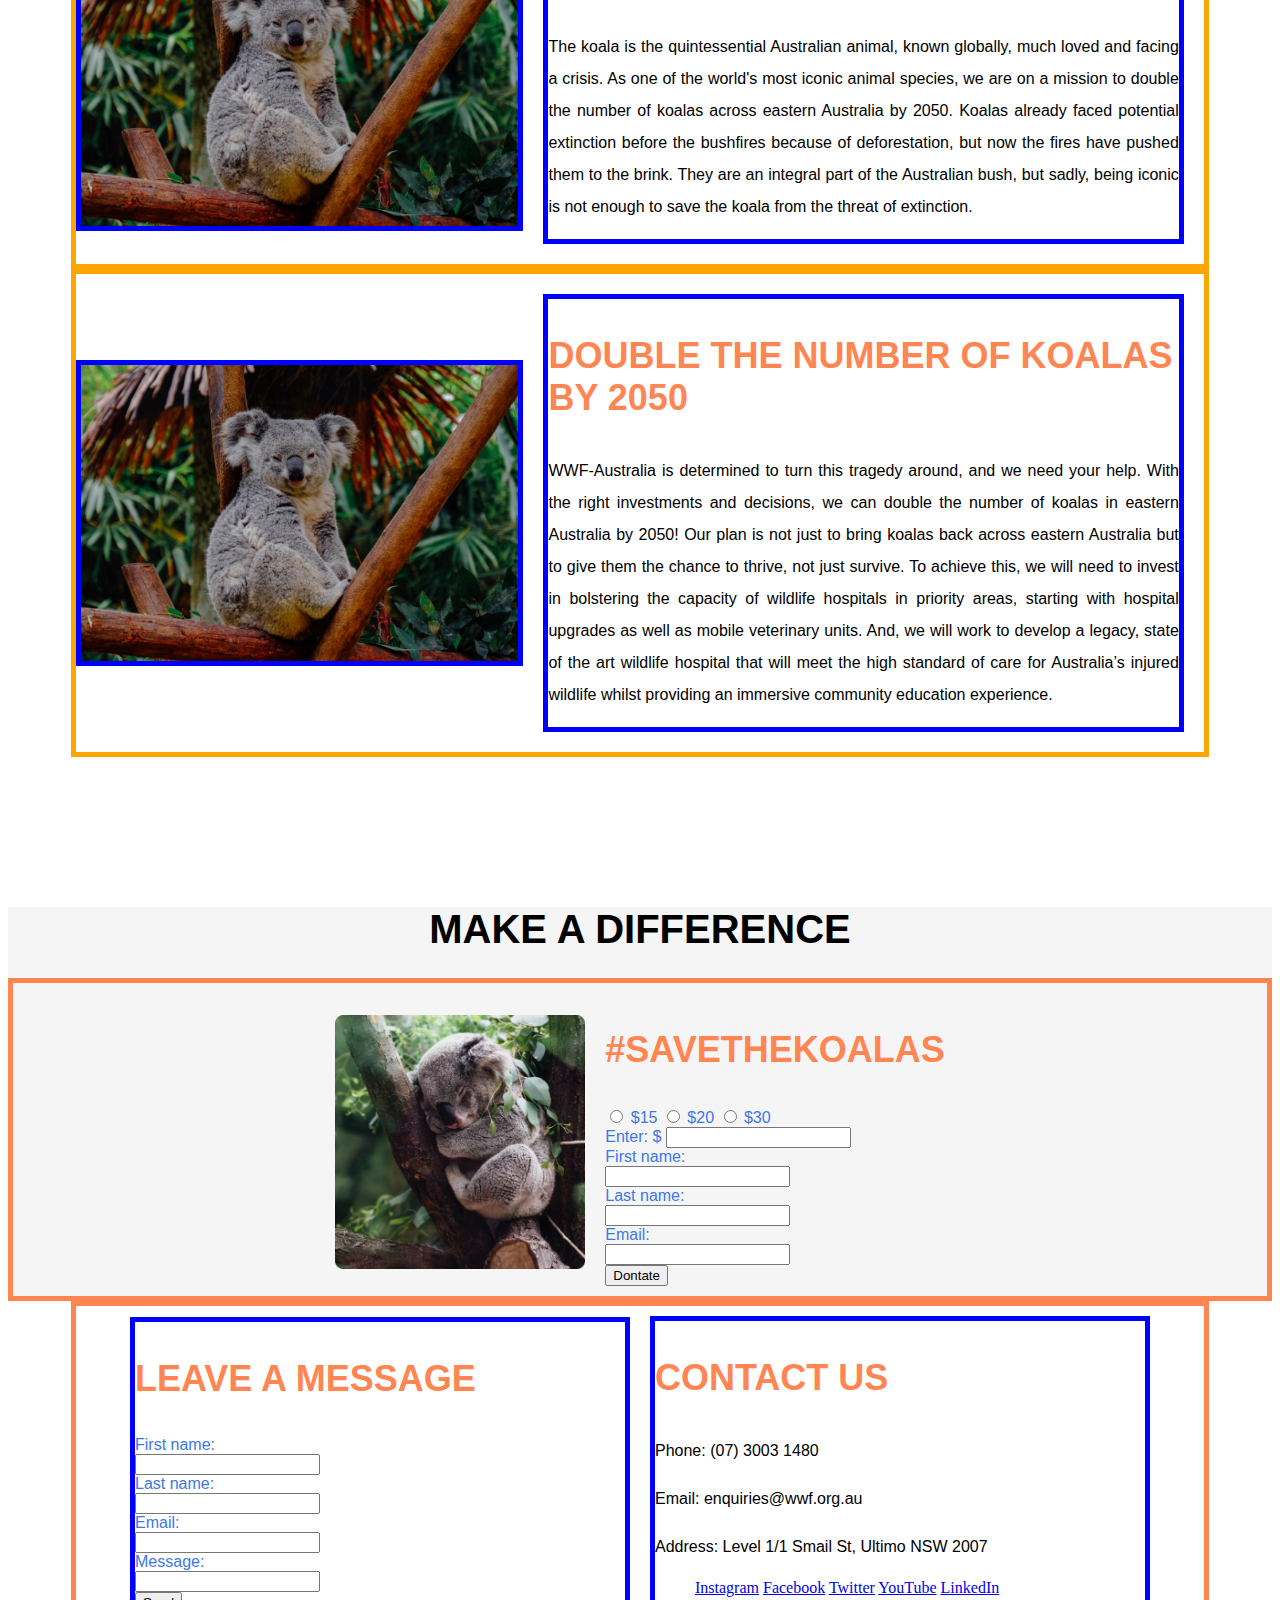
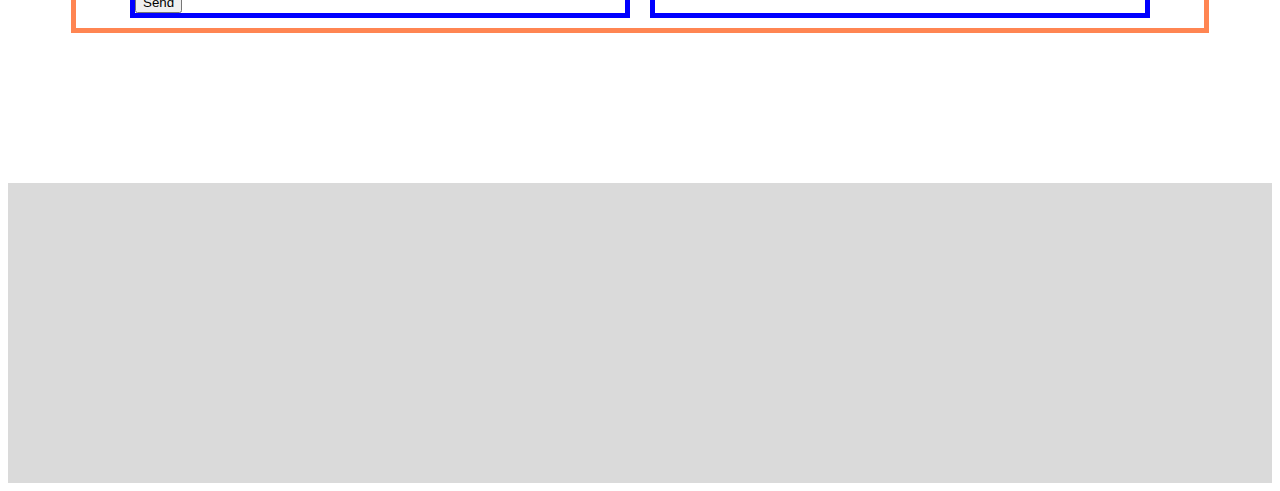
==== commit 8321ff8f: "Added responsive functionality and responsive layout to CTA and CONTACT." ====
--- a/index.html
+++ b/index.html
@@ -1,118 +1,172 @@
 <!DOCTYPE html>
 <html>
-  <head>
-    <meta charset="utf-8">
-    <meta name="viewport" content="width=device-width">
-    <title>WWF Australia - Home</title>
-    <link rel="shortcut icon" href="favicon.jpg" />
-    <link href="style.css" rel="stylesheet" type="text/css" />
-    
-  </head>
-  <body>
-    <script src="script.js"></script>
-    <!----------->
-    <!--NAV BAR-->
-    <!----------->
-    <nav>
-      <ul>
-        <!-- <a href='#'><img src="favicon.jpg"></a> -->
-        <a href="#">Learn</a>
-        <a href="#">Get Involved</a>
-        <a href="#">Contact</a>
-        <a href="#">Donate</a> 
-      </ul>
-    </nav>
-    <!----------------->
-    <!--HEADING COVER -->
-    <!----------------->
-    <header class = "impact" style="background-image: url('img_cover.png');>
-      <div class="container">
+
+<head>
+	<meta charset="utf-8">
+	<meta name="viewport" content="width=device-width">
+	<title>WWF Australia - Home</title>
+	<link rel="shortcut icon" href="favicon.jpg" />
+	<link href="style.css" rel="stylesheet" type="text/css" />
+
+</head>
+
+<body>
+	<script src="script.js">
+
+	</script>
+	<!----------->
+	<!--NAV BAR-->
+	<!----------->
+	<nav>
+		<ul>
+			<!-- <a href='#'><img src="favicon.jpg"></a> -->
+			<a href="#">Learn</a>
+			<a href="#">Get Involved</a>
+			<a href="#">Contact</a>
+			<a href="#">Donate</a>
+		</ul>
+	</nav>
+	<!----------------->
+	<!--HEADING COVER -->
+	<!----------------->
+	<header class="impact" style="background-image: url('img_cover.png');>
+      <div class=" container ">
         <h1>OUR IMPACT THANKS TO YOUR SUPPORT</h1>
         <p>Thanks to your support we are on path to double the number of koalas in Australia by 2020. This wouldn't be possible without each of our contributers support. Help us reach our goals by donating today!</p>
       </div>
-    </header>
+  </header>
     
     <!--------------------->
     <!--INFORMATION BLOCK-->
     <!--------------------->
-    <main>
-    
+    <main class = "info_block ">
     <!-- SECTION: OUR MISSION -->
-    <section class="block1_parent">
-      <section class="block1_child itemImg">
-        <img src="images/img_body1.png" alt="Photo of Giant Tree">
+    <section class="block1_parent ">
+      <section class="block1_child itemImg ">
+        <img src="images/img_body1.png " alt="Photo of Giant Tree ">
       </section>
-      <section class ="block1_child itemText">
+      <section class ="block1_child itemText ">
         <h3>OUR MISSION</h3>
         <p>WWF’s global mission is to stop the degradation of the planet’s natural environment and to build a future in which humans live in harmony with nature. WWF-Australia is part of the WWF International Network, the world’s leading, independent conservation organisation. Founded in 1961 we are active in over 100 countries and have close to five million supporters internationally. In Australia and throughout the oceanic region, we work with governments, businesses and communities so that people and nature can thrive within their fair share of the planet’s natural resources. </p>
       </section>
     </section>
 
   <!-- SECTION: WHAT WE DO -->
-  <section class="block2_parent">
-    <section class="block2_child itemImg"> 
-      <img src="images/img_body2.png" alt="Photo of boy feeding animals">
+  <section class="block2_parent ">
+    <section class="block2_child itemImg "> 
+      <img src="images/img_body2.png " alt="Photo of boy feeding animals ">
     </section>
-    <section class="block2_child itemText">
+    <section class="block2_child itemText ">
       <h3>WHAT WE DO</h3>
       <p>WWF's mission is to halt the decline of threatened plants and animals and to support their recovery. We do this by addressing the threats that affect them using the best available science while working in partnership with communities, Indigenous groups, government and business. We’re focussing on sustainable fisheries, resilient marine ecosystems and clean oceans. The health of our reefs and surrounding oceans means reducing threats to the sharks, rays, penguins, cetaceans and marine turtles that these animals call home. Our drive is to promote a sustainable food system that will conserve nature and feed humanity. We’re looking to reduce waste and environmental impact that contribute to social and economic outcomes.</p>
     </section>
   </section>
   <!-- SECTION: AUSTRALIA NEEDS OUR HELP -->
-  <section class="block3_parent">
-    <section class="block3_child itemImg"> 
-      <img src="images/img_body3.png" alt="Photo of Bushfire">
+  <section class="block3_parent ">
+    <section class="block3_child itemImg "> 
+      <img src="images/img_body3.png " alt="Photo of Bushfire ">
     </section>
-    <section class="block3_child itemText">
+    <section class="block3_child itemText ">
       <h3>AUSTRALIA NEEDS OUR HELP</h3>
       <p>The catastrophic Australian bushfires last summer were one of the greatest disasters in our nation's history. The firefighters who battled the blazes and the vets, wildlife carers and emergency workers who worked tirelessly to save our Australian wildlife showed amazing courage and compassion. But the staggering losses - of human life, homes and animals - have cast Australia into unchartered territory. Old solutions simply cannot meet our mounting contemporary challenges.</p>
     </section>
   </section>
   <!-- SECTION: KOALAS FOREVER -->
-  <section class="block4_parent">
-    <section class="block4_child itemImg">
-      <img src="images/img_body4.png" alt="Photo of Koala Posing">
+  <section class="block4_parent ">
+    <section class="block4_child itemImg ">
+      <img src="images/img_body4.png " alt="Photo of Koala Posing ">
     </section>
-    <section class="block4_child itemText">
+    <section class="block4_child itemText ">
       <h3>KOALA'S FOREVER</h3>
       <p>The koala is the quintessential Australian animal, known globally, much loved and facing a crisis. As one of the world's most iconic animal species, we are on a mission to double the number of koalas across eastern Australia by 2050. Koalas already faced potential extinction before the bushfires because of deforestation, but now the fires have pushed them to the brink. They are an integral part of the Australian bush, but sadly, being iconic is not enough to save the koala from the threat of extinction.</p>
     </section>
   </section>
   <!-- SECTION: DOUBLE THE NUMBER OF KOALAS -->
-  <section class="block5_parent">
-    <section class="block5_child itemImg">
-      <img src="images/img_body4.png" alt="Photo of Koala Stats">
+  <section class="block5_parent ">
+    <section class="block5_child itemImg ">
+      <img src="images/img_body4.png " alt="Photo of Koala Stats ">
     </section>
-    <section class="block5_child itemText">
+    <section class="block5_child itemText ">
       <h3>DOUBLE THE NUMBER OF KOALAS BY 2050</h3>
       <p>WWF-Australia is determined to turn this tragedy around, and we need your help. With the right investments and decisions, we can double the number of koalas in eastern Australia by 2050! Our plan is not just to bring koalas back across eastern Australia but to give them the chance to thrive, not just survive. To achieve this, we will need to invest in bolstering the capacity of wildlife hospitals in priority areas, starting with hospital upgrades as well as mobile veterinary units. And, we will work to develop a legacy, state of the art wildlife hospital that will meet the high standard of care for Australia’s injured wildlife whilst providing an immersive community education experience.
       </p>
       </section>
     </section>
     </main>
-    
+
     <!------------------>
     <!--CTA - DONATION-->
     <!------------------>
-    <img src="images/img_CTA.png" alt="Photo of Koala Sleeping">
+    <main class="cta">
     <h1>MAKE A DIFFERENCE</h1>
+    <section class="cta_parent ">
+    <section class = "cta_item1 ">
+    <img src="images/img_CTA.png "alt="Photo of Koala Sleeping ">
+    </section>
+    <section class = "cta_item2 ">
     <h3>#SAVETHEKOALAS</h3>
-      <!--PAYMENT BUTTONS-->
-      <!--Email Input-->
-      <!--Donate Button-->
-    <!---------------->
-    <!--CONTACT FORM-->
-    <!---------------->
-    <!---------------->
-    <!--GET IN TOUCH-->
-    <!---------------->
+    <form class="cta_form">
+      <input type="radio" id="value15" name="donation" value="value15">
+      <label for="value15">$15</label>
+      <input type="radio" id="value20" name="donation" value="value20">
+      <label for="value20">$20</label>
+      <input type="radio" id="value30" name="dontaion" value="value30">
+      <label for="value30">$30</label><br>
+      <label for="valueInput">Enter: $</label>
+      <input type="number" id="valueInput" name="dontaion" value="valueInput"><br>
+      <label for="fname ">First name:</label><br>
+      <input type="text " id="fname " name="fname "><br>
+      <label for="lname ">Last name:</label><br>
+      <input type="text " id="lname " name="lname "><br>
+      <label for="Email">Email:</label><br>
+      <input type="text " id="email" name="email"><br>
+      <input type="submit" value="Dontate">
+    </form>
+    </section>
+    </section>
+    </main>
+    <!----------->
+    <!--CONTACT-->
+    <!----------->
+    <!--SECTION: MESSAGE-->
+    <main class="contact">
+    <section class="contact_parent">
+    <section class="contact_child1">
     <h3>LEAVE A MESSAGE</h3>
+    <form class="contact_form">
+      <label for="fname ">First name:</label><br>
+      <input type="text " id="fname " name="fname "><br>
+      <label for="lname ">Last name:</label><br>
+      <input type="text " id="lname " name="lname "><br>
+      <label for="Email">Email:</label><br>
+      <input type="text " id="email" name="message"><br>
+      <label for="text">Message:</label><br>
+      <input type="text" id="message" name="message"><br>
+      <input type="submit" value="Send">
+    </form>
+    </section>
+
+    <!--SECTION: SOCIALS-->
+    <section class="contact_child2">
     <h3>CONTACT US</h3>
     <p>Phone: (07) 3003 1480</p>
     <p>Email: enquiries@wwf.org.au </p>
     <p>Address: Level 1/1 Smail St, Ultimo NSW 2007</p>
+    <ul class="links">
+			<a href="https://www.instagram.com/wwf_australia">Instagram</a>
+			<a href="https://www.facebook.com/wwfaustralia/">Facebook</a>
+			<a href="https://www.twitter.com/WWF_Australia">Twitter</a>
+			<a href="https://www.youtube.com/user/wwfaustralia">YouTube</a>
+      <a href="https://www.linkedin.com/company/wwf-australia/">LinkedIn</a>
+		</ul>
+    </section>
+    </section>
+    </main>
+
     <!-------------->
     <!--BOTTOM BAR-->
     <!-------------->
+    <footer>
+    </footer>
   </body>
 </html>--- a/style.css
+++ b/style.css
@@ -29,14 +29,15 @@
   display: block;
 }
 
-/* CONTENT */
+/* INFORMATION BLOCK */
 *{
   box-sizing: border-box;
 }
 
 main {
-  margin-left: clamp(5%, 1vw, 40%);
-  margin-right: clamp(5%, 1vw, 40%);
+  margin-left: clamp(5%, 2.5vw, 0%);
+  margin-right: clamp(5%, 2.5vw, 30%);
+  margin-block-end: 150px;
 }
 
 .block1_child,
@@ -48,27 +49,88 @@
 }
 
 .itemImg :first-child{
-  border: 5px solid red;
   display: block;
   margin: auto;
 }
 
-.itemText {
-  border: 5px solid green;
-}
-
-@media (min-width: 768px) {
+@media (min-width: 1000px) {
   .block1_parent,
   .block2_parent,
   .block3_parent,
   .block4_parent,
   .block5_parent{
+  border: 5px solid orange;
   display: flex;
-  justify-content: space-around;
+  justify-content:  center;
   align-items: center;
   }
 
   .itemText {
     width: 800px;
+    margin: 20px;
   }
+}
+
+/* CTA */
+.cta {
+  margin-top: 50px;
+  background-color: rgb(245, 245, 245);
+}
+
+form {
+  margin: auto;
+  font-family:  Arial, Helvetica, sans-serif;
+  color: rgb(64, 118, 235);
+}
+
+.cta_item2 {
+  align-self:  center;
+}
+
+@media (min-width: 700px) {
+.cta {
+  margin: 0;
+}
+
+.cta_parent {
+  display: flex;
+  justify-content: center;
+  align-items: center;
+  border: 5px solid #FF8552;
+  }
+
+.cta_item1 {
+  width: 250px;
+  height: 250px;
+}
+
+.cta_item1,
+.cta_item2 {
+  margin:10px;
+}
+
+}
+/* CONTACT */
+@media (min-width: 700px) {
+.contact_parent {
+  display: flex;
+  justify-content: center;
+  align-items: center;
+  border: 5px solid #FF8552;
+  }
+
+.contact_child1,
+.contact_child2 {
+  border: 5px solid blue;
+  width: 500px;
+  margin: 10px;
+}
+}
+
+
+/* FOOTER */
+footer {
+  height: 300px;
+  background-color: rgb(218, 218, 218);
+  padding: 0px;
 }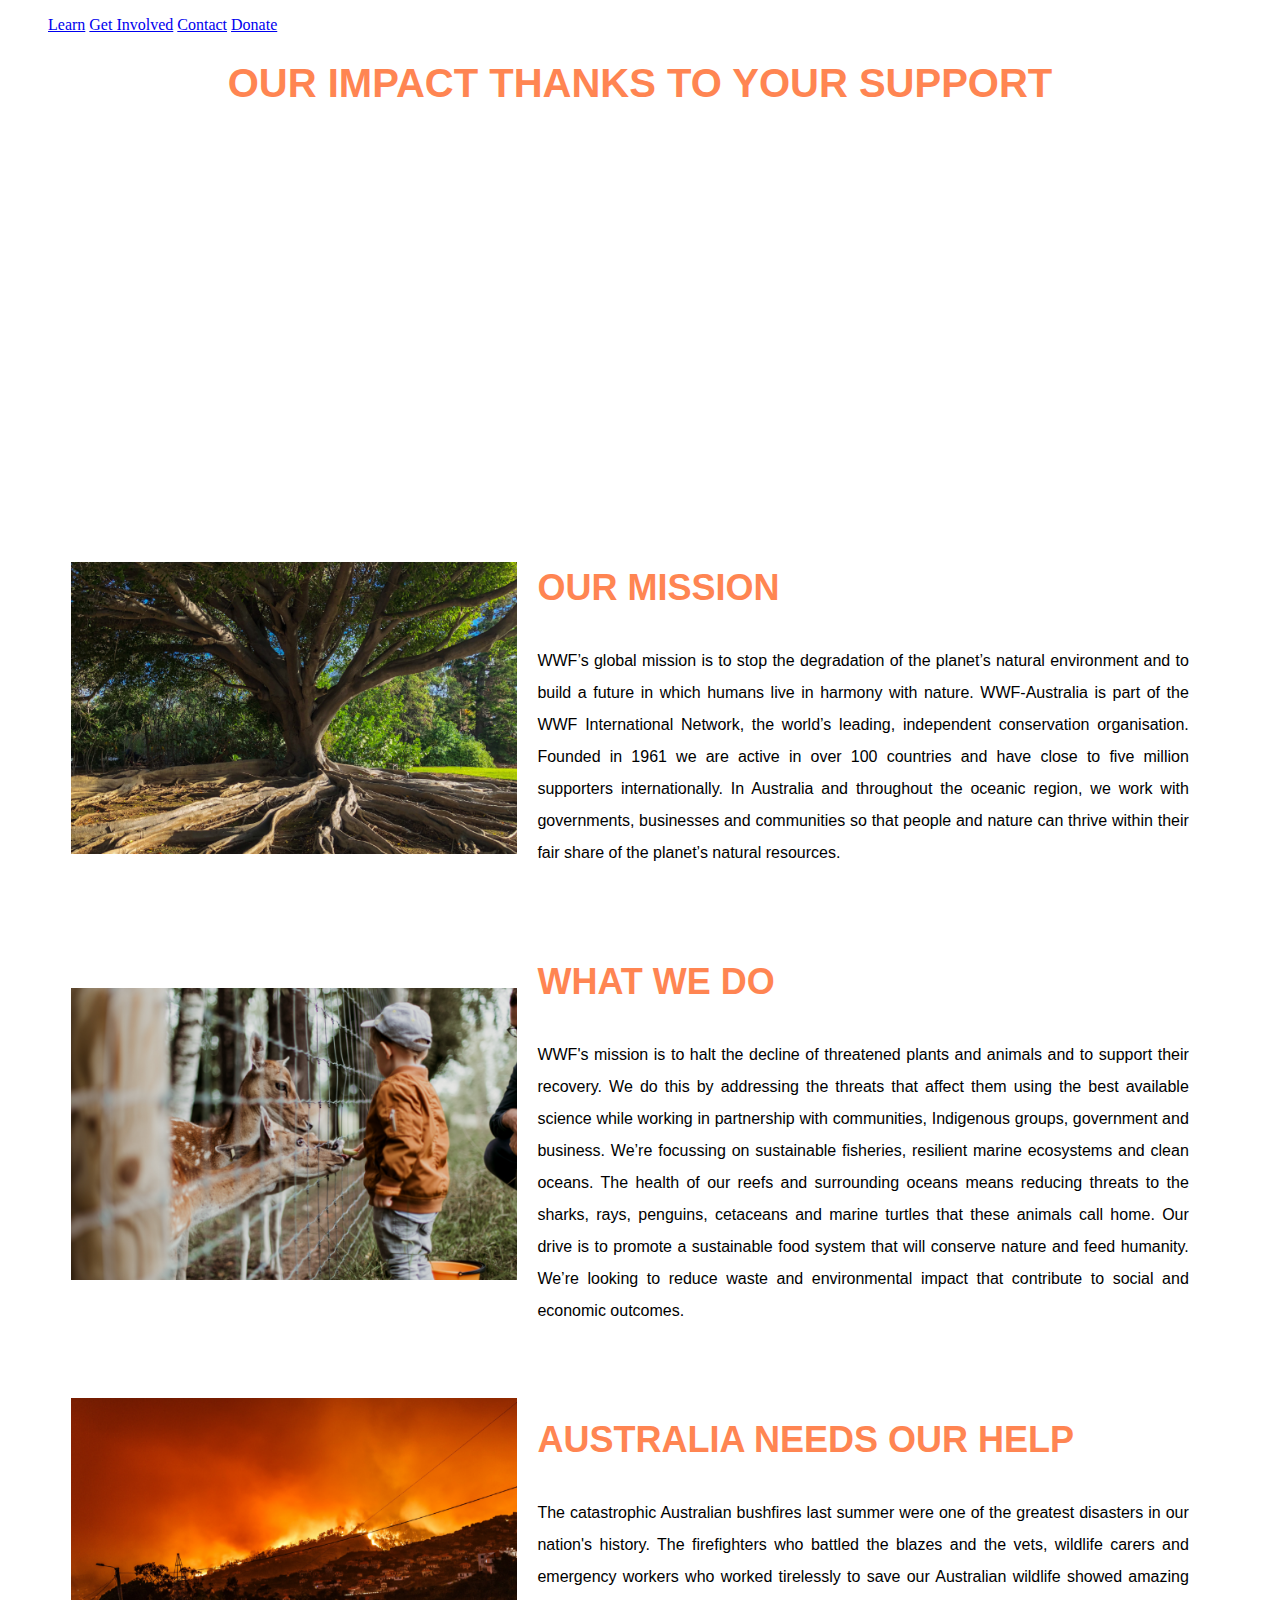
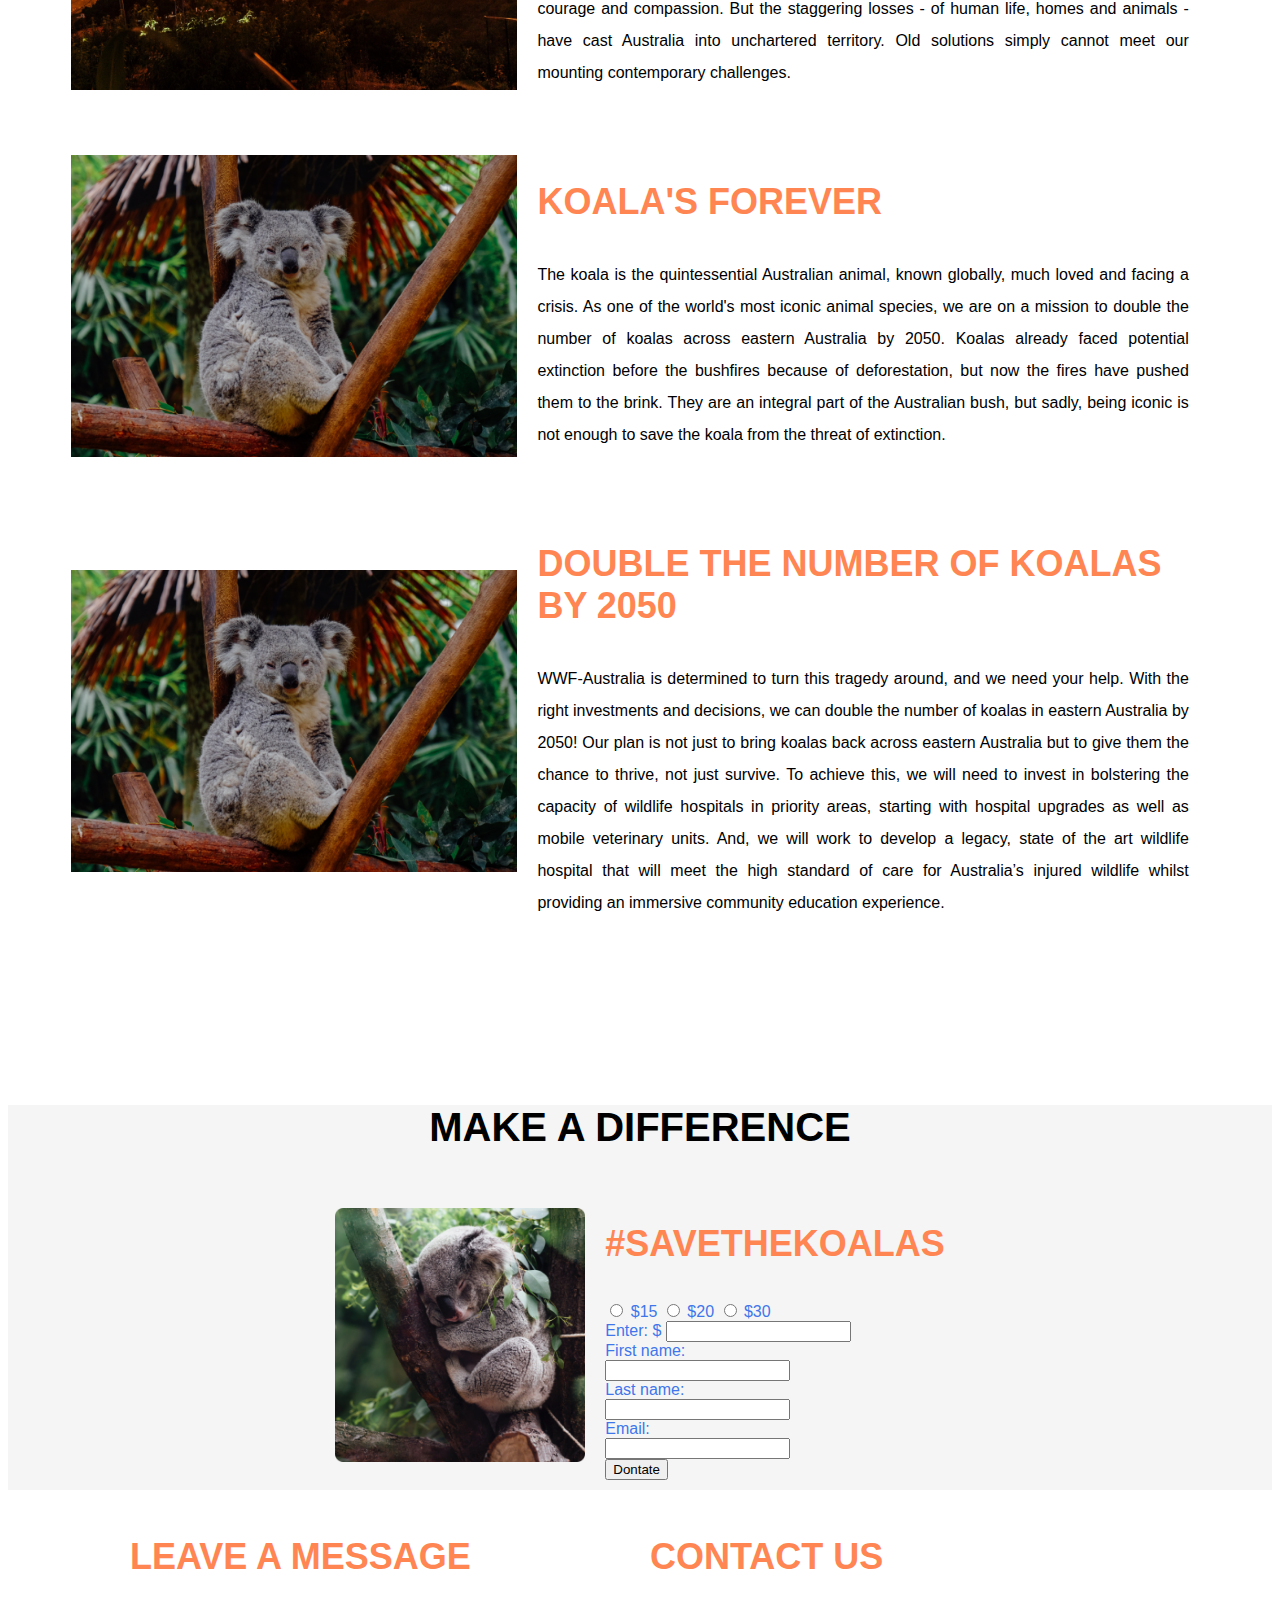
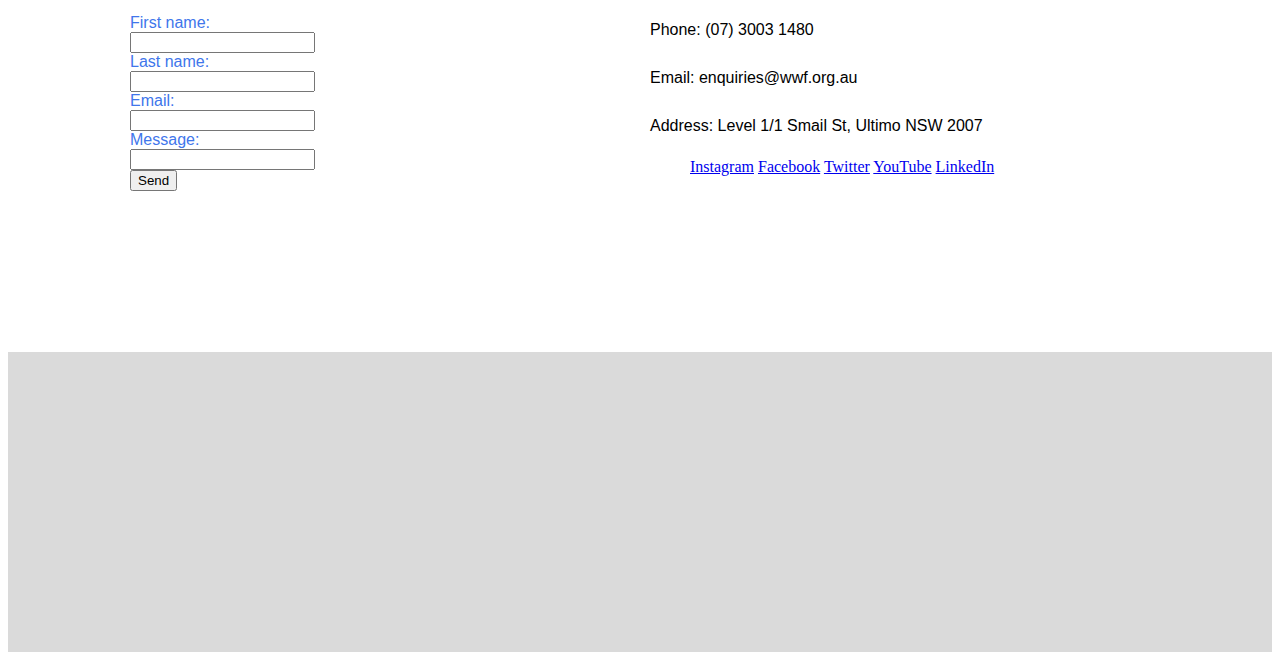
==== commit 9d9974a5: "Composed the HEADER element." ====
--- a/index.html
+++ b/index.html
@@ -7,12 +7,10 @@
 	<title>WWF Australia - Home</title>
 	<link rel="shortcut icon" href="favicon.jpg" />
 	<link href="style.css" rel="stylesheet" type="text/css" />
-
 </head>
 
 <body>
 	<script src="script.js">
-
 	</script>
 	<!----------->
 	<!--NAV BAR-->
@@ -29,12 +27,10 @@
 	<!----------------->
 	<!--HEADING COVER -->
 	<!----------------->
-	<header class="impact" style="background-image: url('img_cover.png');>
-      <div class=" container ">
-        <h1>OUR IMPACT THANKS TO YOUR SUPPORT</h1>
-        <p>Thanks to your support we are on path to double the number of koalas in Australia by 2020. This wouldn't be possible without each of our contributers support. Help us reach our goals by donating today!</p>
-      </div>
-  </header>
+  <main class = "header" style="background-image: url('img_cover');">
+  <h1>OUR IMPACT THANKS TO YOUR SUPPORT</h1>
+  <p>Thanks to your support we are on path to double the number of koalas in Australia by 2020. This wouldn't be possible without each of our contributers support. Help us reach our goals by donating today!</p>
+  </main>
     
     <!--------------------->
     <!--INFORMATION BLOCK-->
--- a/style.css
+++ b/style.css
@@ -29,6 +29,26 @@
   display: block;
 }
 
+/* HEADER */
+header {
+  background-image: url("images/img_cover");
+}
+
+.header {
+  align-self: center;
+  align-items: center;
+  height: 300px;
+}
+
+.header > h1 {
+  color: #FF8552;
+}
+
+.header > p {
+  text-align: center;
+  color: white;
+}
+
 /* INFORMATION BLOCK */
 *{
   box-sizing: border-box;
@@ -38,14 +58,6 @@
   margin-left: clamp(5%, 2.5vw, 0%);
   margin-right: clamp(5%, 2.5vw, 30%);
   margin-block-end: 150px;
-}
-
-.block1_child,
-.block2_child,
-.block3_child,
-.block4_child,
-.block5_child {
-  border: 5px solid blue;
 }
 
 .itemImg :first-child{
@@ -59,7 +71,6 @@
   .block3_parent,
   .block4_parent,
   .block5_parent{
-  border: 5px solid orange;
   display: flex;
   justify-content:  center;
   align-items: center;
@@ -83,6 +94,10 @@
   color: rgb(64, 118, 235);
 }
 
+form ::content {
+  margin-block-end: 5px;
+}
+
 .cta_item2 {
   align-self:  center;
 }
@@ -96,7 +111,6 @@
   display: flex;
   justify-content: center;
   align-items: center;
-  border: 5px solid #FF8552;
   }
 
 .cta_item1 {
@@ -116,12 +130,10 @@
   display: flex;
   justify-content: center;
   align-items: center;
-  border: 5px solid #FF8552;
   }
 
 .contact_child1,
 .contact_child2 {
-  border: 5px solid blue;
   width: 500px;
   margin: 10px;
 }
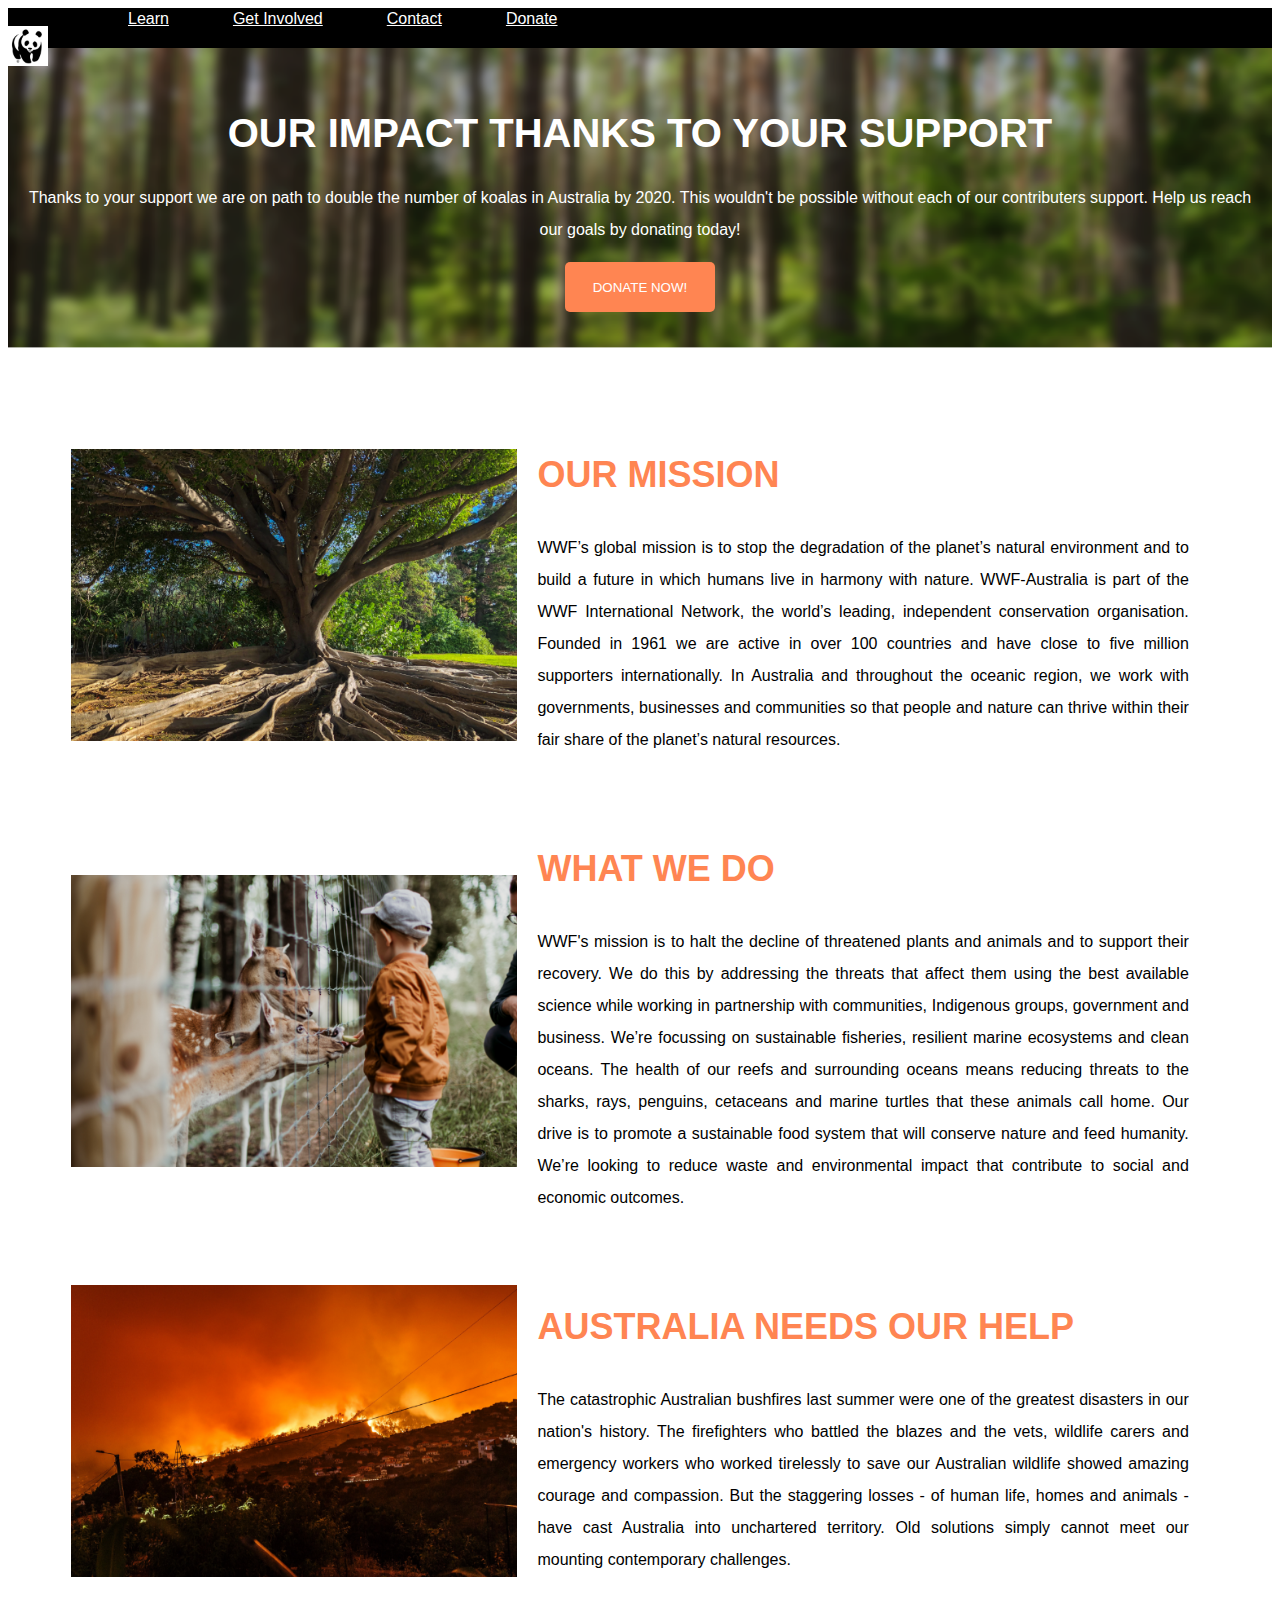
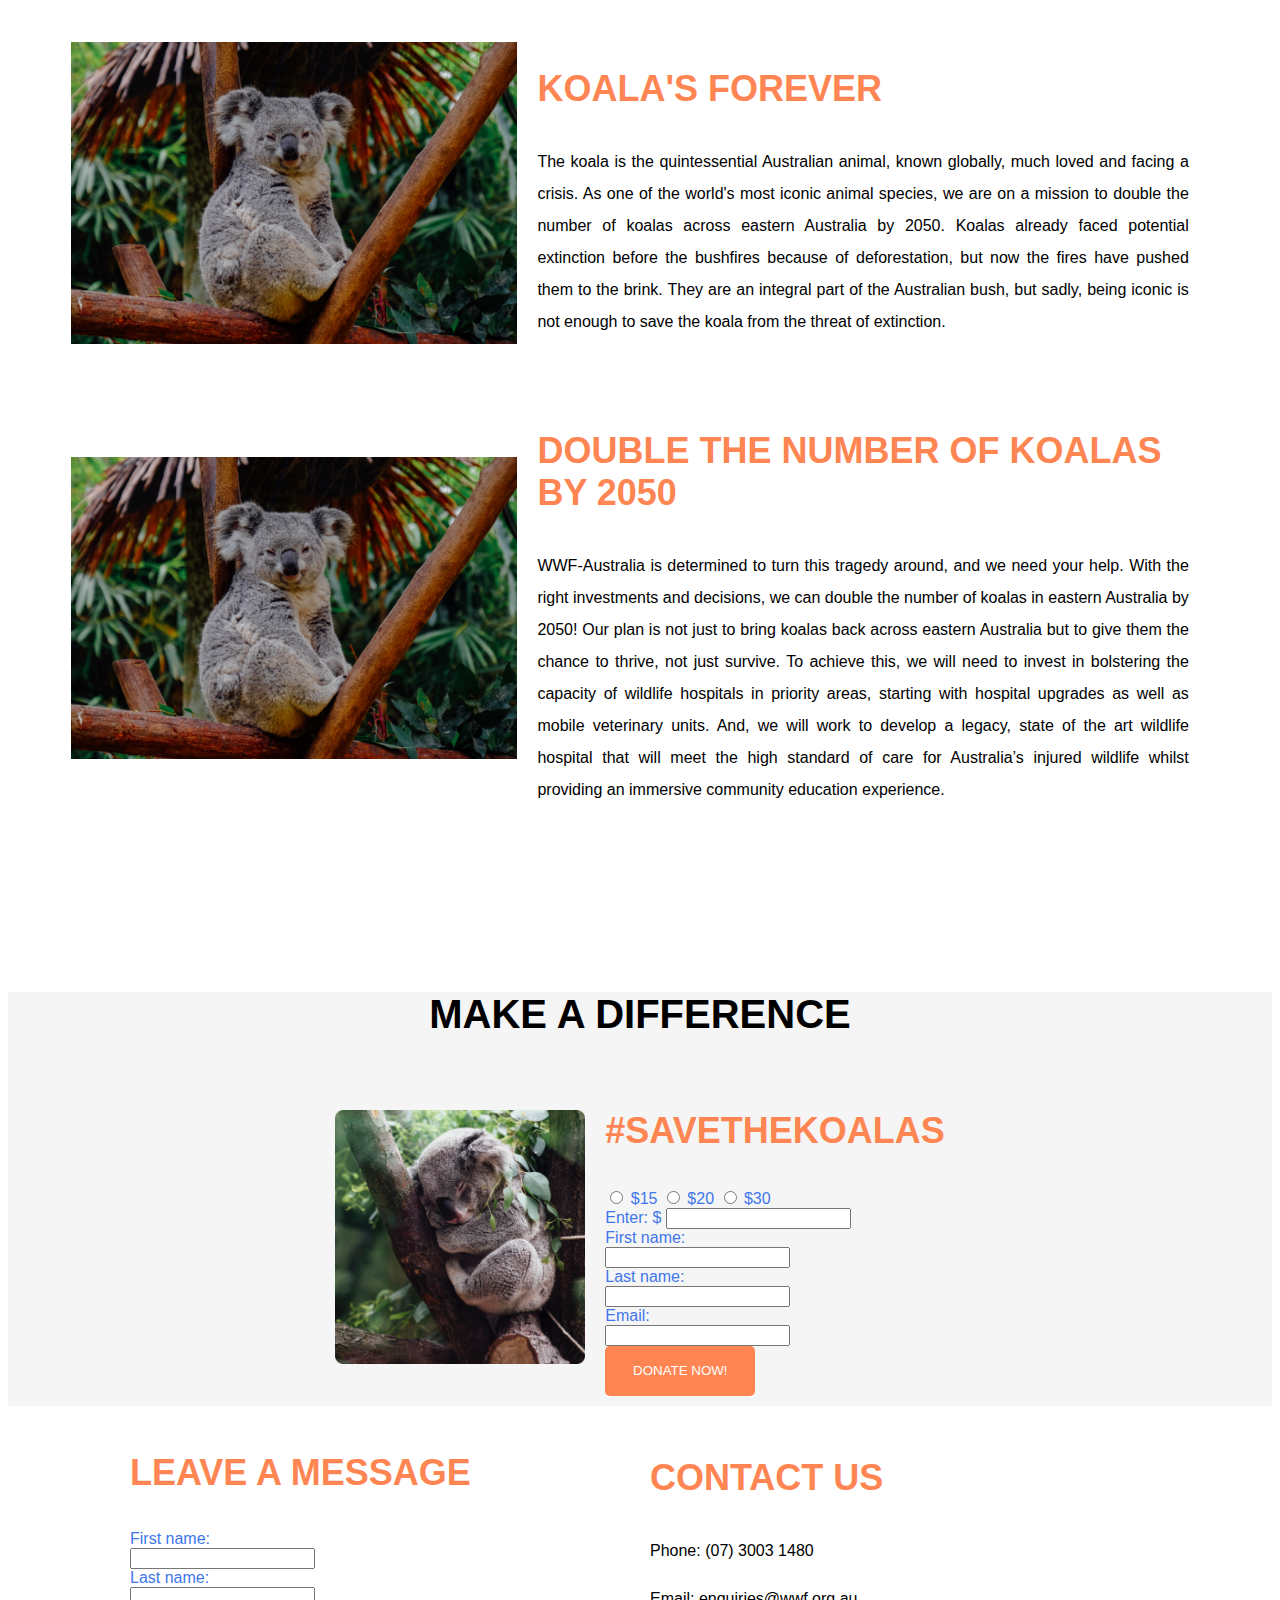
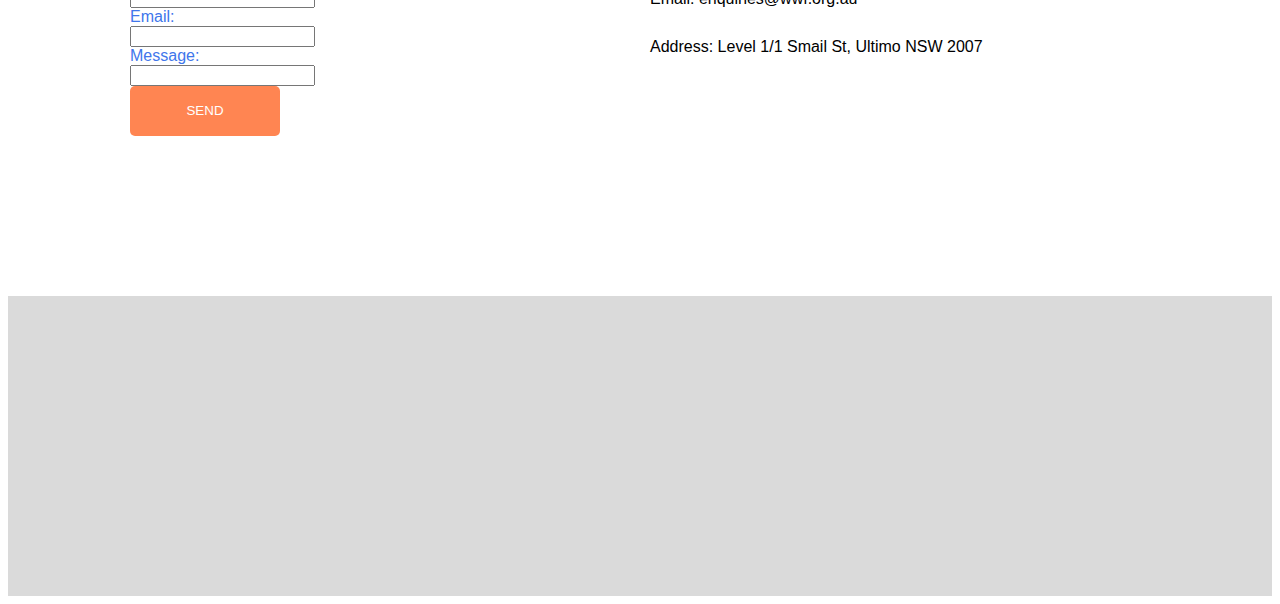
==== commit b6cf0075: "Styled the HEADER AND NAV elements" ====
--- a/index.html
+++ b/index.html
@@ -15,21 +15,24 @@
 	<!----------->
 	<!--NAV BAR-->
 	<!----------->
+  <div class="nav">
+  <a href='#'><img class='logo' src="favicon.jpg"></a>
 	<nav>
 		<ul>
-			<!-- <a href='#'><img src="favicon.jpg"></a> -->
 			<a href="#">Learn</a>
 			<a href="#">Get Involved</a>
 			<a href="#">Contact</a>
 			<a href="#">Donate</a>
 		</ul>
 	</nav>
+  </div>
 	<!----------------->
-	<!--HEADING COVER -->
+	<!--HEADING COVER ->
 	<!----------------->
-  <main class = "header" style="background-image: url('img_cover');">
+  <main class = "header" style="background-image: url('img_cover.png');">
   <h1>OUR IMPACT THANKS TO YOUR SUPPORT</h1>
   <p>Thanks to your support we are on path to double the number of koalas in Australia by 2020. This wouldn't be possible without each of our contributers support. Help us reach our goals by donating today!</p>
+  <button class="buttonHeader" type="button">DONATE NOW!</button>
   </main>
     
     <!--------------------->
@@ -116,7 +119,7 @@
       <input type="text " id="lname " name="lname "><br>
       <label for="Email">Email:</label><br>
       <input type="text " id="email" name="email"><br>
-      <input type="submit" value="Dontate">
+      <button class="buttonHeader" type="button">DONATE NOW!</button>
     </form>
     </section>
     </section>
@@ -138,7 +141,7 @@
       <input type="text " id="email" name="message"><br>
       <label for="text">Message:</label><br>
       <input type="text" id="message" name="message"><br>
-      <input type="submit" value="Send">
+      <button class="buttonHeader" type="button">SEND</button>
     </form>
     </section>
 
--- a/style.css
+++ b/style.css
@@ -29,24 +29,63 @@
   display: block;
 }
 
-/* HEADER */
-header {
-  background-image: url("images/img_cover");
+/* NAV */
+.logo {
+  width: 40px;
+  height: 40px;
+
 }
 
+.nav {
+  margin: 0px;
+  width: 100%;
+  height: 40px;
+  background-color: black;
+}
+
+nav {
+  margin-top: -90px;
+  margin-left: 50px;
+}
+
+a {
+  font-family: OpenSans-Bold, Arial, Helvetica, sans-serif;
+  src: "fonts/OpenSans-Bold";
+  color: white;
+  margin: 30px;
+}
+
+/* HEADER */
 .header {
+  padding: 20px;
   align-self: center;
   align-items: center;
   height: 300px;
+  margin: 0px;
+  margin-block-end: 50px;
+  background-size: cover;
+  align-content: center;
+  text-align: center;
 }
 
 .header > h1 {
-  color: #FF8552;
+  color: rgb(255, 255, 255);
 }
 
 .header > p {
   text-align: center;
   color: white;
+}
+
+button {
+  color: white;
+  background-color: #FF8552;
+  border: 2px;
+  border-color: #FF8552;
+  border-radius: 5px;
+  width: 150px;
+  height: 50px;
+  position: relative;
 }
 
 /* INFORMATION BLOCK */
@@ -122,8 +161,8 @@
 .cta_item2 {
   margin:10px;
 }
+}
 
-}
 /* CONTACT */
 @media (min-width: 700px) {
 .contact_parent {
@@ -139,7 +178,6 @@
 }
 }
 
-
 /* FOOTER */
 footer {
   height: 300px;
